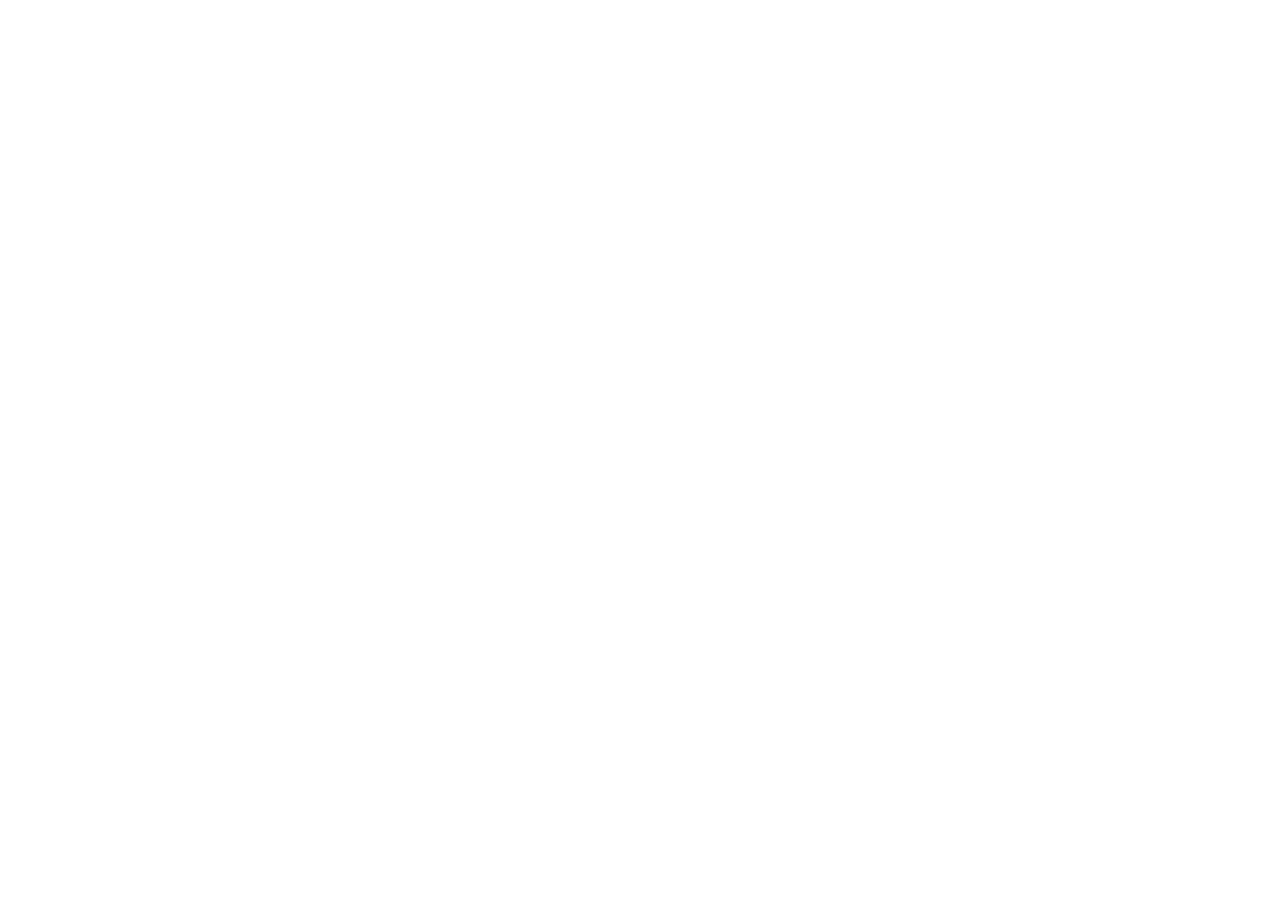
==== index.html @ cdca9936 "L'ossature avec les html et css" ====
<!DOCTYPE html>
<html>
	<head>
		<meta charset="utf-8">
		<title></title>
		<meta name="viewport" content="width=device-width, initial-scale=1.0">
		<link rel="stylesheet" type="text/css" href="styles/main.css">
	</head>
	<body>

	</body>
</html>
---- styles/main.css ----
@charset "UTF-8";

html {
	font-size: 62.5%;
}
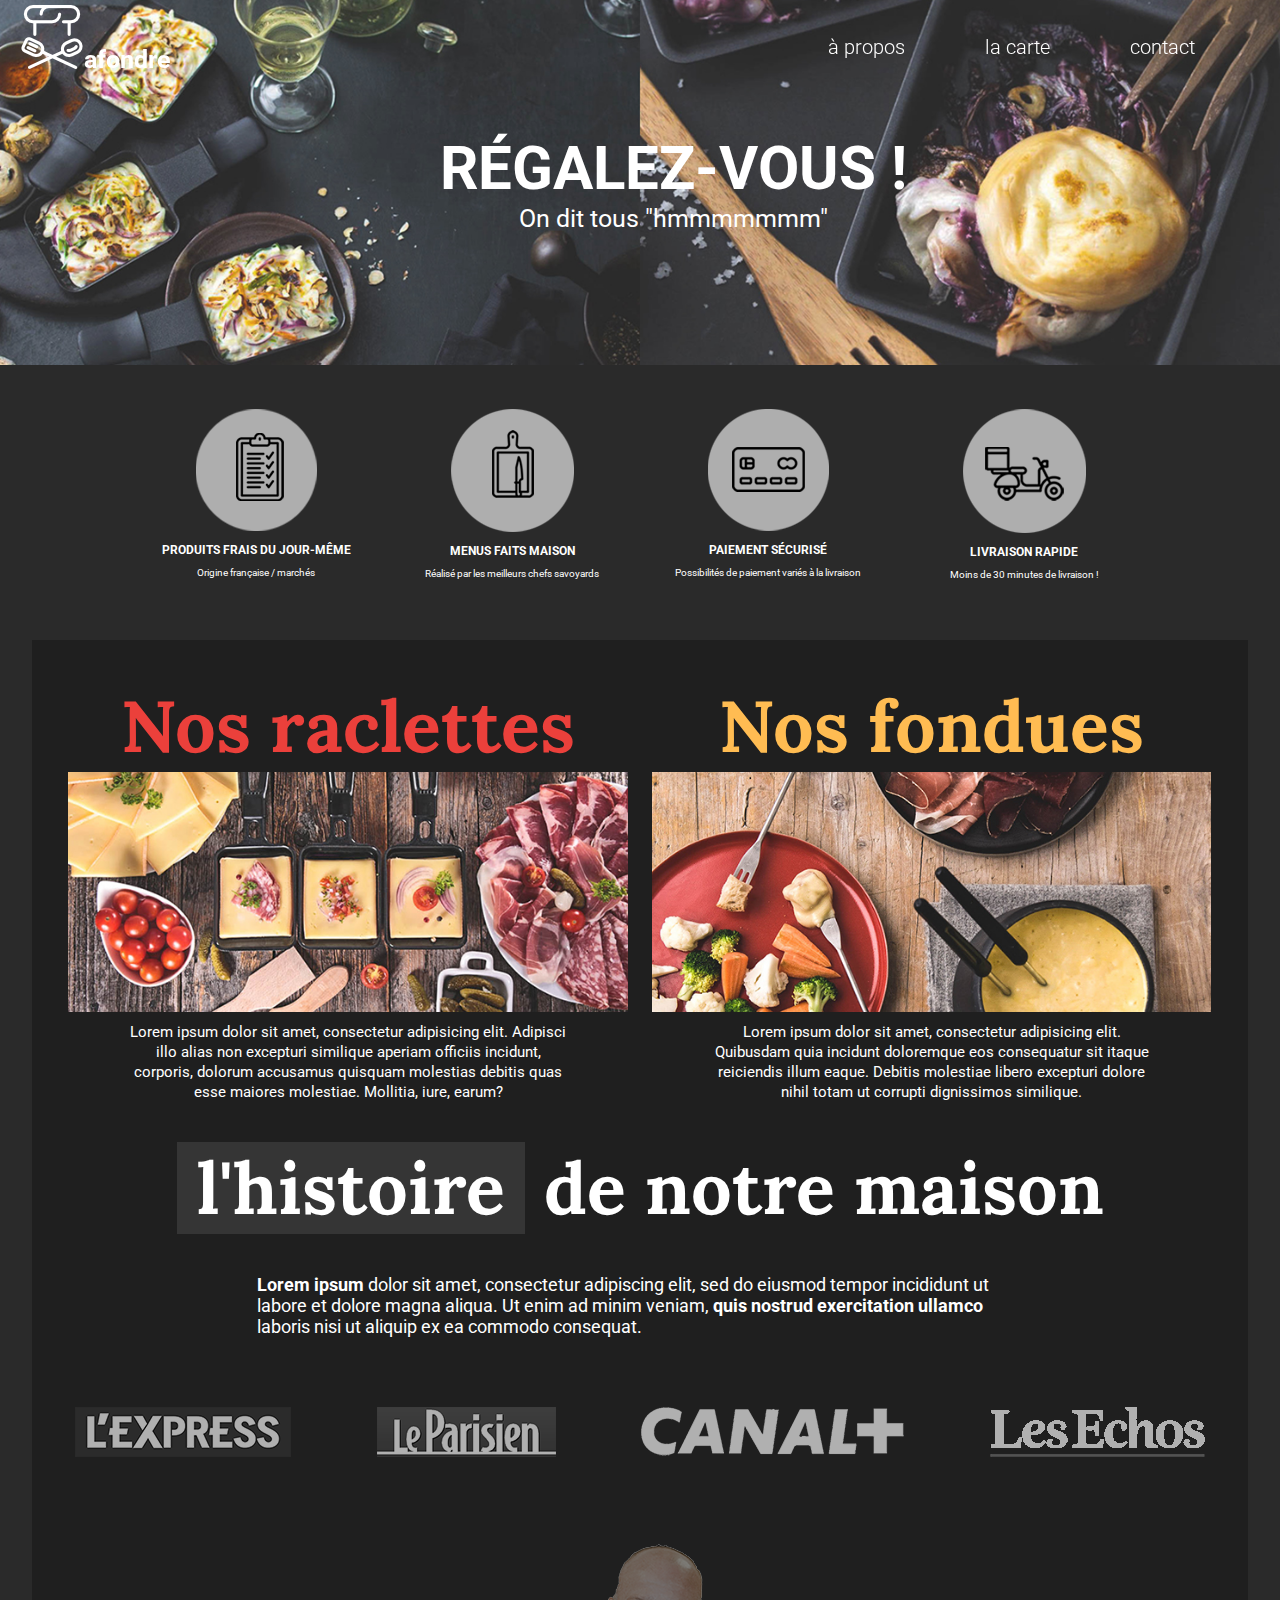
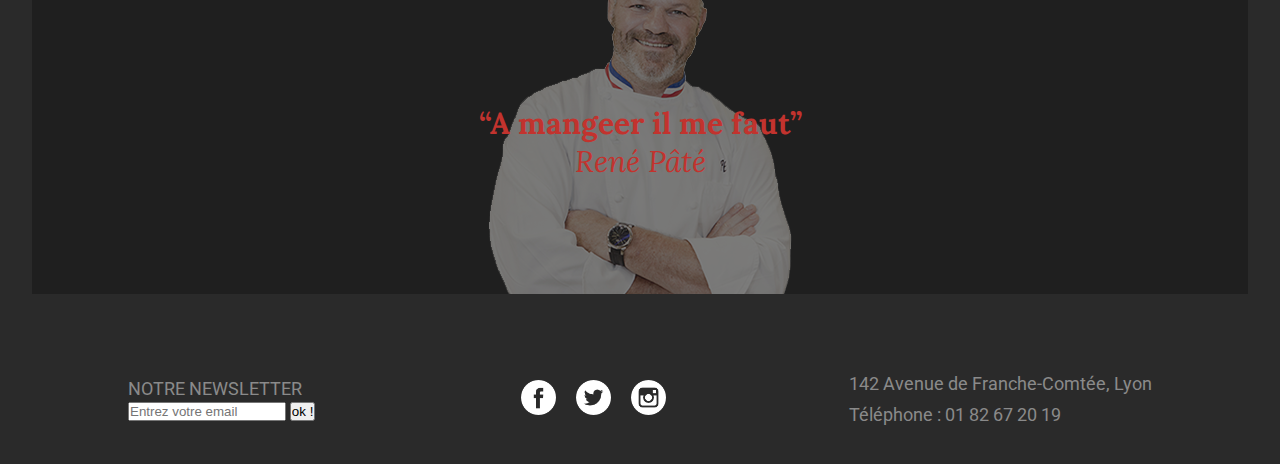
==== commit 516841c2: "L'index à peu près fini sans responsive" ====
--- a/index.html
+++ b/index.html
@@ -5,8 +5,171 @@
 		<title></title>
 		<meta name="viewport" content="width=device-width, initial-scale=1.0">
 		<link rel="stylesheet" type="text/css" href="styles/main.css">
+		<link href="https://fonts.googleapis.com/css?family=Lora:400,700|Roboto:300,400,700" rel="stylesheet">
 	</head>
 	<body>
+		<main>
+			<header class="clearfix">      <!-- Navigation et logo -->
+				<a href="index.html" id="lien">
+					<div class="logo">
+						<img src="img-content/logo.png" alt="logo" >
+						<h2>afondre</h2>
+					</div>
+				</a>
+				<nav class="clearfix">
+						<a href="">contact</a>
+						<a href="">la carte</a>
+						<a href="">à propos</a>
+				</nav>
+			</header>
+			<section id="top">      <!-- Section haut de page Photo -->
+				<div class="background">
+					<img src="img-layout/header.jpg" alt="header">
+				</div>
+				<div class="slogan">
+					<h1>Régalez-vous !</h1>
+					<p>On dit tous "hmmmmmmm"</p>
+				</div>
+			</section>
+			<section id="icone" class="clearfix">
+							   <!-- Section présentation avec icones -->
+				<article class="col w25">	   <!-- Article Produits -->
+					<figure>                   <!-- icone -->
+						<img src="img-content/produits.png" alt="produits">
+						<figcaption>           <!-- Description icone -->
+							<h3>Produits frais du jour-même</h3>
+						</figcaption>
+					</figure> 	 <!-- informations supplémentaires -->
+					<p>Origine française / marchés</p>
+				</article>
+				<article class="col w25">	   <!-- Article menus -->
+					<figure>
+						<img src="img-content/menu.png" alt="menu">
+						<figcaption>
+							<h3>Menus faits maison</h3>
+						</figcaption>
+					</figure>
+					<p>Réalisé par les meilleurs chefs savoyards</p>
+				</article>
+				<article class="col w25">	   <!-- Article paiement -->
+					<figure>
+						<img src="img-content/CB.png" alt="paiement">
+						<figcaption>
+							<h3>Paiement sécurisé</h3>
+						</figcaption>
+					</figure>
+					<p>Possibilités de paiement variés à la livraison</p>
+				</article>
+				<article class="col w25">	   <!-- Article Livraison -->
+					<figure>
+						<img src="img-content/livraison.png" alt="livraison">
+						<figcaption>
+							<h3>Livraison rapide</h3>
+						</figcaption>
+					</figure>
+					<p>Moins de 30 minutes de livraison !</p>
+				</article>
+			</section>
+			<section id="produits" class="clearfix">
+						 <!-- Section Fondue / Raclette -->
+				<article class="col w50">	<!-- Article raclette -->
+					<h2>Nos raclettes</h2>
+					<img src="img-content/raclette.jpg" alt="raclettes">
+					<p>Lorem ipsum dolor sit amet, consectetur adipisicing elit. Adipisci illo alias non excepturi similique aperiam officiis incidunt, corporis, dolorum accusamus quisquam molestias debitis quas esse maiores molestiae. Mollitia, iure, earum?</p>
+				</article>
+				<article class="col w50">	<!-- Article fondue -->
+					<h2>Nos fondues</h2>
+					<img src="img-content/fondue.jpg" alt="fondues">
+					<p>Lorem ipsum dolor sit amet, consectetur adipisicing elit. Quibusdam quia incidunt doloremque eos consequatur sit itaque reiciendis illum eaque. Debitis molestiae libero excepturi dolore nihil totam ut corrupti dignissimos similique.</p>
+				</article>
+			</section>
+			<section id="histoire">	   <!-- Section Histoire -->
+				<h2><span id="bg">l'histoire</span> de notre maison</h2>
+				<p><strong>Lorem ipsum</strong> dolor sit amet, consectetur adipiscing elit, sed do eiusmod tempor incididunt ut labore et dolore magna aliqua. Ut enim ad minim veniam, <strong>quis nostrud exercitation ullamco</strong> laboris nisi ut aliquip ex ea commodo consequat.</p>
+				<ul>					   <!-- Liste des partenaires -->
+					<li><img src="img-content/express.png" alt="logo express"></li>
+					<li><img src="img-content/parisien.png" alt="logo parisien"></li>
+					<li><img src="img-content/canalplus.png" alt="logo canalplus"></li>
+					<li><img src="img-content/echos.png" alt="logo echos"></li>
+				</ul>
+			</section>
+			    <section id="citations" class="clearfix">
+                    <div class="slides slid_1" style="background: url(img-content/chef1.png) no-repeat center 1rem;">
+                            <q>A mangeer il me faut</q>
+                       		<cite>René Pâté</cite>
+                    </div>
 
+                    <div class="slides slid_2">
+                            <q>A mangeer il mez r t faut</q>
+                            <cite>Gérard Ricard</cite>
+                    </div>
+                    <div class="slides slid_3">
+                            <q>A mangeer il me trejejfaut</q>
+                            <cite>Patrice Saucisse</cite>
+                    </div>
+                    <div class="slides slides slid_4">
+                            <q>A mangeer tylutlil me faut</q>
+                       	    <cite>Rémond Frometon</cite>
+                    </div>
+                    <div class="slides slid_5">
+                            <q>A mangeer il 'a'ybhme faut</q>
+                            <cite>Nicole Picole</cite>
+                    </div>
+                    <div class="slides slid_6">
+                            <q>A mangeer i rht l me faut</q>
+                            <cite>Ginette Tartiflette</cite>
+                    </div>
+                    <div class="slides slid_7">
+                            <q>A mangeer ilazefazg me faut</q>
+                            <cite>Armand VinBlanc</cite>
+                    </div>
+                    <div class="slides slid_8">
+                            <q>A mangeer ilukiul me faut</q>
+                            <cite>Marion Saucisson</cite>
+                    </div>
+                    <div class="slides slid_9">
+                            <q>A mangeerjuju il me faut</q>
+                            <cite>Claire Pomdetèr</cite>
+                    </div>
+                    <div class="slides slid_10">
+                        	<q>A mangeer egezgil me faut</q>
+                            <cite>Yvette Raclette</cite>
+                    </div>
+        <script type="text/javascript">
+            var slideIndex = 0;
+            carousel();
+
+            function carousel() {
+                var i;
+                var x = document.getElementsByClassName("slides");
+                for (i = 0; i < x.length; i++) {
+                    x[i].style.display = "none";
+                }
+                slideIndex++;
+                if (slideIndex > x.length) {
+                    slideIndex = 1
+                }
+                x[slideIndex - 1].style.display = "block";
+                setTimeout(carousel, 5000); // La citation change toutes les 5 secondes
+            }
+        </script>
+    </section>
+    <footer>
+    	<form class="footer_form">
+    		<label for="newsletter" id="label">Notre Newsletter</br></label>
+    		<input type="email" id="newsletter" name="email" placeholder="Entrez votre email">
+    		<input type="button" value="ok !" id="ok">
+    	</form>
+    <div id="network">
+		<a href="#"><img src="img-content/facebook.png" width="35" height="35"></a>
+		<a href="#"><img src="img-content/twitter.png" width="35" height="35"></a>
+		<a href="#"><img src="img-content/instagram.png" width="35" height="35"></a>
+	</div>
+	<ul id="adresse">
+		<li>142 Avenue de Franche-Comtée, Lyon</li>
+		<li>Téléphone : 01 82 67 20 19</li>
+	</ul>
+    </footer>
+		</main>
 	</body>
 </html>--- a/styles/main.css
+++ b/styles/main.css
@@ -1,5 +1,322 @@
 @charset "UTF-8";
+
+* {
+	margin: 0;
+	padding: 0;
+}
+
+*,
+*:before,
+*:after {
+	box-sizing: border-box;
+}
 
 html {
 	font-size: 62.5%;
-}+	color: white;
+}
+
+body {
+	font-family: 'Roboto', sans-serif;
+}
+
+main {
+	background-color: #2a2a2a;
+}
+
+.clearfix:before,
+.clearfix:after {
+	content: " ";
+	display: table;
+}
+
+.clearfix:after {
+	clear: both;
+}
+
+a, a:visited {
+	color: white;
+	text-decoration: none;
+}
+
+/*	-------------------- HEADER
+	------------------------------ */
+
+header {
+	width: 100%;
+	position: fixed;
+	padding-top: 2.5rem;
+	z-index: 1;
+}
+
+header #lien {
+	width: 20%;
+}
+
+.logo {
+	width: 20%;
+	float: left;
+	margin-top: -2rem;
+	margin: -2rem 0 0 2rem;
+}
+
+.logo h2, .logo img{
+	float: left;
+}
+
+.logo h2 {
+	font-size: 2.5rem;
+	margin-top: 4rem;
+	font-weight: 700;
+}
+
+nav {
+	float : right;
+	width: 60%;
+	font-size: 2rem;
+}
+
+nav a {
+	font-weight: 300;
+	float: right;
+	margin-right: 4rem;
+	padding: 1rem 2rem;
+}
+
+nav a:first-child {
+	margin-right: 6.5rem;
+}
+
+nav a:hover {
+	background-color: rgba(255, 255, 255, .7);
+	color: #000;
+}
+/* 	------------------- SECTION TOP HAUT DE PAGE
+	---------------------------------------------- */
+
+#top {
+	position: relative;
+}
+
+.slogan {
+	position: absolute;
+	top: 50%;
+	left: 50%;
+	margin-top: -5rem;
+	margin-left: -20rem;
+	font-family: "Lora" serif;
+}
+
+h1 {
+	font-size: 6rem;
+	text-transform: uppercase;
+}
+
+.slogan p {
+	font-size: 2.5rem;
+	text-align: center;
+}
+
+
+/* 	----------------- SECTION ICONES 
+	-------------------------------- */
+
+#icone {
+	width: 80%;
+	margin: 0 auto;
+	text-align: center;
+	margin: 4.4rem auto 6rem auto;
+}
+
+.w25 {
+	width: 25%;
+	float: left;
+}
+
+figcaption {
+	text-transform: uppercase;
+}
+
+.w25 figure img , .w25 figcaption {
+	margin-bottom: 1rem;
+}
+
+/* ----------------- SECTION PRODUITS 
+	----------------------------------- */
+
+#produits {
+	width: 95%;
+	margin: 0 auto;
+	background-color: #1f1f1f;
+	display: flex;
+	justify-content: space-around;
+}
+
+#produits h2 {
+	text-align: center;
+	font-family: 'Lora', serif;
+	font-size: 7.2rem;
+	font-weight: 700;
+	color: #ffbc52;
+}
+
+#produits article:first-child h2 {
+	color: #eb403b;
+}
+
+
+.w50 {
+	width: 46%;
+	margin: 4rem 0;
+}
+
+.w50 p {
+	width: 80%;
+	text-align: center;
+	font-size: 1.5rem;
+	margin: 1rem auto 0 auto;
+	line-height: 2rem;
+}
+
+
+#top img, .w50 img {
+	max-width: 100%;
+    width: auto;
+    height: auto;
+    display: block;
+}
+
+/* 	------------------------------------ SECTION HISTOIRE 
+--------------------------------------------------------- */
+
+#histoire {
+	width: 95%;
+	margin: 0 auto;
+	background-color: #1f1f1f;
+	padding-bottom: 7.5rem;	
+}
+
+#histoire h2 {
+	font-family: 'Lora', serif;
+	font-size: 7.2rem;
+	text-align: center;
+}
+
+#bg {
+	background-color: rgba(255, 255, 255, .1);
+	padding: 0 2rem;
+}
+
+#histoire ul {
+	list-style: none;
+	display: flex;
+	justify-content: space-around;
+}
+
+#histoire p {
+	width: 63%;
+	margin: 4rem auto 7rem auto;
+	font-size: 1.8rem;
+
+}
+
+/*	------------------------------- SECTION SLIDESHOW
+	-------------------------------------------------- */
+
+section#citations {
+    font: 3rem "Lora", serif;
+    width: 95%;
+	background-color: #1f1f1f;
+	color: #c2332e;
+    margin: 0 auto;
+    height: 36rem;
+    overflow: hidden;
+
+}
+
+#citations cite {
+    font-style: italic;
+}
+
+.slid_1, .slid_2, .slid_3, .slid_4, .slid_5, .slid_6, .slid_7, .slid_8, .slid_9, .slid_10 {
+    width: 100%;
+    height: 100%;
+}
+
+.slides {
+	display: flex;
+	flex-flow: column;
+	text-align: center;
+}
+
+cite {
+	display:block;
+
+}
+
+q {
+	display: block;
+	padding-top: 17rem;
+	font-weight: 700;
+}
+
+/* 	--------------------------------- FOOTER
+	------------------------------------------ */
+
+footer {
+	height: 7rem;
+	width: 80%;
+	margin: 10rem auto 0 auto;
+	padding-bottom: 6rem;
+	font-size: 1.8rem;
+	color: #8a8a8a;
+	display: flex;
+	justify-content: space-between;
+	align-items: center;
+}
+/*	------------- Formulaire Newsletter
+--------------------------------------- */
+
+/*	------------- Network icones
+------------------------------------- */
+
+#footer_form {
+	display: flex;
+	flex-flow: row wrap;
+	width: 55%;
+}
+
+#label {
+	text-transform: uppercase;
+}
+
+#newsletter {
+	width: 75%;	
+}
+
+#network {
+	width: 25%;
+	display: flex;
+	justify-content: center;
+	align-items: center;	
+}
+
+#network a {
+	margin: 0 10px;
+	transition: all .25s ease;
+}
+
+#network a:hover {
+	opacity: 0.7;
+}
+
+#adresse {
+	list-style : none;
+}
+
+#adresse li {
+	margin: 1rem 0;
+}
+
+
+
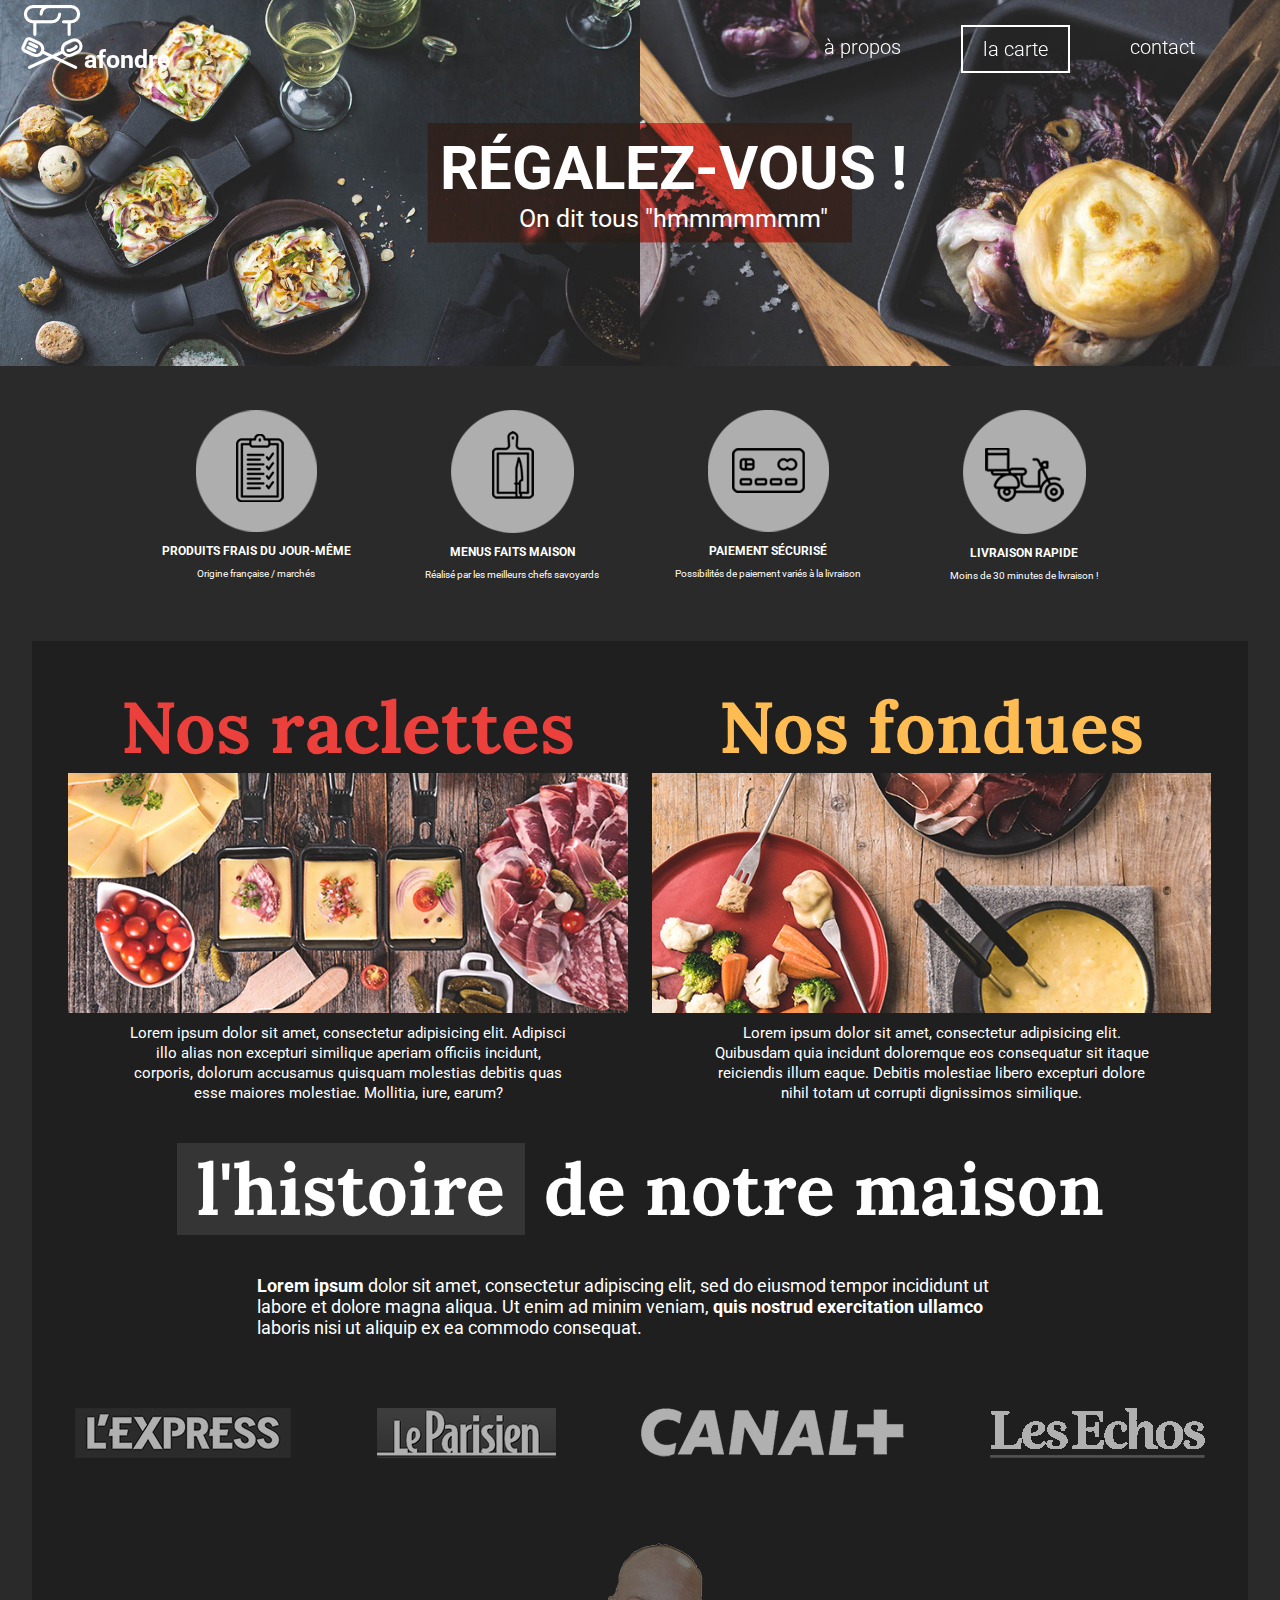
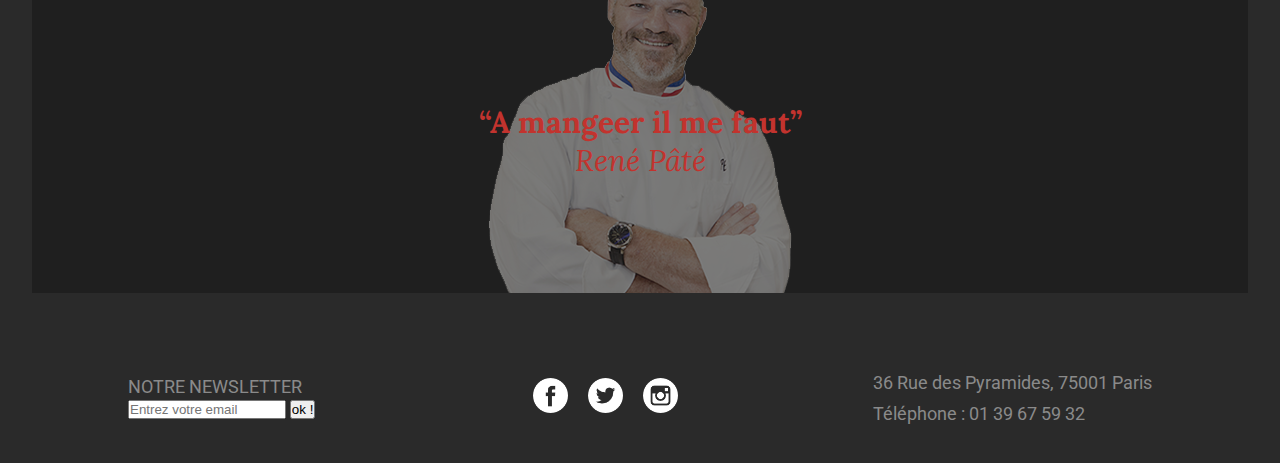
==== commit 1484d68b: "tout est remis en place" ====
--- a/index.html
+++ b/index.html
@@ -2,7 +2,7 @@
 <html>
 	<head>
 		<meta charset="utf-8">
-		<title></title>
+		<title>Afondre : Le restaurant savoyard de luxe !</title>
 		<meta name="viewport" content="width=device-width, initial-scale=1.0">
 		<link rel="stylesheet" type="text/css" href="styles/main.css">
 		<link href="https://fonts.googleapis.com/css?family=Lora:400,700|Roboto:300,400,700" rel="stylesheet">
@@ -24,7 +24,7 @@
 			</header>
 			<section id="top">      <!-- Section haut de page Photo -->
 				<div class="background">
-					<img src="img-layout/header.jpg" alt="header">
+					<img src="img-layout/header-big.jpg" alt="header">
 				</div>
 				<div class="slogan">
 					<h1>Régalez-vous !</h1>
@@ -84,7 +84,7 @@
 				</article>
 			</section>
 			<section id="histoire">	   <!-- Section Histoire -->
-				<h2><span id="bg">l'histoire</span> de notre maison</h2>
+				<h2><span id="bg">l'histoire</span> <span id="dispnone768">de notre maison</span></h2>
 				<p><strong>Lorem ipsum</strong> dolor sit amet, consectetur adipiscing elit, sed do eiusmod tempor incididunt ut labore et dolore magna aliqua. Ut enim ad minim veniam, <strong>quis nostrud exercitation ullamco</strong> laboris nisi ut aliquip ex ea commodo consequat.</p>
 				<ul>					   <!-- Liste des partenaires -->
 					<li><img src="img-content/express.png" alt="logo express"></li>
@@ -166,8 +166,8 @@
 		<a href="#"><img src="img-content/instagram.png" width="35" height="35"></a>
 	</div>
 	<ul id="adresse">
-		<li>142 Avenue de Franche-Comtée, Lyon</li>
-		<li>Téléphone : 01 82 67 20 19</li>
+		<li>36 Rue des Pyramides, 75001 Paris</li>
+		<li>Téléphone : 01 39 67 59 32</li>
 	</ul>
     </footer>
 		</main>
--- a/styles/main.css
+++ b/styles/main.css
@@ -72,7 +72,7 @@
 
 nav {
 	float : right;
-	width: 60%;
+	width: 70%;
 	font-size: 2rem;
 }
 
@@ -85,6 +85,10 @@
 
 nav a:first-child {
 	margin-right: 6.5rem;
+}
+
+nav a:nth-child(2) {
+	border: 2px solid #ffffff;
 }
 
 nav a:hover {
@@ -179,7 +183,7 @@
 }
 
 
-#top img, .w50 img {
+#top img, .w50 img, li img {
 	max-width: 100%;
     width: auto;
     height: auto;
@@ -302,7 +306,7 @@
 }
 
 #network a {
-	margin: 0 10px;
+	margin: 0 1rem;
 	transition: all .25s ease;
 }
 
@@ -318,5 +322,256 @@
 	margin: 1rem 0;
 }
 
-
-
+/*	--------------------------------------------------- Media Queries
+------------------------------------------------------------------- */
+
+@media screen and (max-width: 960px) {
+
+	main {
+		width: auto;
+	}
+
+	/*	---------------- Header / faire disparaître le titre
+	------------------------------ */
+
+	header h2 {
+		display: none;
+	}
+
+	/* 	---------------- Section top
+	------------------------------ */
+
+	.slogan {	/*	----- Réajuster le slogan en absolute */
+		margin: -3rem auto auto -18rem;
+	}
+
+	h1 {		/* réduire la taille (origine 6) */
+		font-size: 4.7rem;
+	}
+
+	.slogan p {	/* réduire la taille (origine 2.5) */
+		font-size: 2.2rem;
+	}
+	
+	/*	---------------- Section Icones
+	----------------------------------- */
+
+	.w25 {	/*	-- 2 colonnes au lieu de 4 -- */
+		width: 50%;
+		margin-bottom: 2rem;
+	}
+	
+	/*	---------------- Section histoire --> img des partenaires
+	------------------------------------- */
+
+	#histoire ul {
+		flex-flow: row wrap;
+		margin-left: 4rem;
+	}
+		/* -- Forcer 2 colonnes -- */
+	#histoire ul li {
+		width: 34%;
+		margin-bottom: 2rem;
+	}
+	
+	/*	--------------- Footer
+	----------------------------- */
+
+	footer {
+		flex-flow: row wrap;
+		height: auto;
+	}
+		/* -- Forcer l'adresse et le tel à passer en dessous -- */
+	#adresse {
+		width: 100%;
+		display: flex;
+		justify-content: space-between;
+	}
+
+	.footer_form {
+		width: 60%;
+	}
+
+	#label { /* -- agrandir la zone email -- */
+		margin-left: 8rem;
+	}
+
+	#network a { 
+		margin: 0 3rem;
+	}
+}
+
+
+@media screen and (max-width: 768px) {
+	
+	/*	------------ HEADER
+	----------------------- */
+	
+	header { /* -- repositionner le header (nav + logo) -- */
+		display: flex;
+		justify-content: space-around;
+	}
+
+	.logo img, nav, nav a { /* changement de méthode : flex */
+		float: none;
+	}
+	
+	.logo {
+		margin-left: 2rem;
+	}
+
+	nav { /* repositionner les liens dans la nav */
+		display: flex;
+		flex-direction: row-reverse;
+		justify-content: space-between;
+	}
+
+	nav a {
+		margin-right: auto;
+	}
+
+	nav a:first-child { /* Supprimer la margin mise en place sur grand écran */
+		margin-right: auto;
+	}
+
+	nav a:nth-child(2) {
+		border: none;
+	}
+	
+	/*	-------------- Section TOP --> Repositionner slogan / tire 
+	------------------------------------ */
+
+	.slogan {
+		margin: -3rem auto auto -15rem;
+	}
+	
+	h1 {
+		font-size: 4rem;
+	}
+
+	.slogan p {
+		font-size: 1.8rem;
+	}
+	
+	/*	-------------- SECTION Produits
+	------------------------------------ */
+
+	#produits { /* passer les éléments col l'un sous l'autre */
+		flex-direction: column;
+	}
+
+	.w50 { /* -- passer de 2 à 1 une colonne par ligne -- */
+		width: 100%;
+	}
+
+	.w50 img { /* -- centrer les images -- */
+		margin: 0 auto;
+	}
+
+	#dispnone768 { /* -- Changer l'affichage du titre : raccourcir */
+		display: none;
+	}
+
+	#adresse {
+		flex-direction: column;
+		text-align: center;
+		margin-top: 2rem;
+	}
+
+	#network a {
+		margin: 0 1rem;
+	}
+
+	#label {
+		margin-left: 0;
+	}
+}
+@media screen and (max-width: 600px) {
+	.slogan {
+		margin :-2rem auto auto -15rem;
+	}
+
+	h1 {
+		font-size: 3.5rem;
+	}
+
+	.slogan p {
+		font-size: 1.4rem;
+	}
+}
+@media screen and (max-width: 480px) {
+
+	/*	----------- HEADER
+	--------------------------- */
+	
+	header { /* passage en position relative avec un background noir */
+		text-align: center;
+		padding-top: 0;
+		position: relative;
+		background-color: #1f1f1f;
+		text-transform: uppercase;
+	}
+
+	nav {
+
+		width: 100%;
+		display: block;
+	}
+
+	nav a {
+		width: 100%;
+		display: block;
+	}
+
+	#lien { /* -- Supprimer l'affichage du logo -- */
+		display: none;	
+	}
+	
+	/*	--------------- Section Icones
+	--------------------------------- */
+
+	.w25 { /* -- 1 colonnes par ligne, 4 lignes */
+		width: 100%;
+	}
+
+	/*	--------------- Section Produits
+	---------------------------------- */
+
+	.w50 h2 { /* -- Espacer le titre de l'image -- */
+		margin-bottom: 2rem;
+	}
+
+	.w50:first-child { /* -- réduire l'espace entre les deux articles -- */
+		margin-bottom: 0;
+	}
+
+	.w50 img{ /* -- espacer la photo du paragraphe -- */
+		margin-bottom: 2rem;
+	}
+	
+	/*	-------------- Section Histoire
+	------------------------------------ */
+
+	#histoire ul {  /* -- Passer les img partenaires les unes sous les autres -- */
+		flex-direction: column;
+		align-items: center;
+	}
+
+	#histoire ul li { /* -- Repositionner la colonne d'images -- */
+		width: 84%;
+		margin-bottom: 4rem;
+	}
+
+	/*	--------------- Section Citations / Carousel
+	------------------------------------- */
+
+	#citations { /* Supprimer l'affichage du carousel de citations en 480px -- */
+		display: none;
+	}
+
+}
+
+
+
+
+
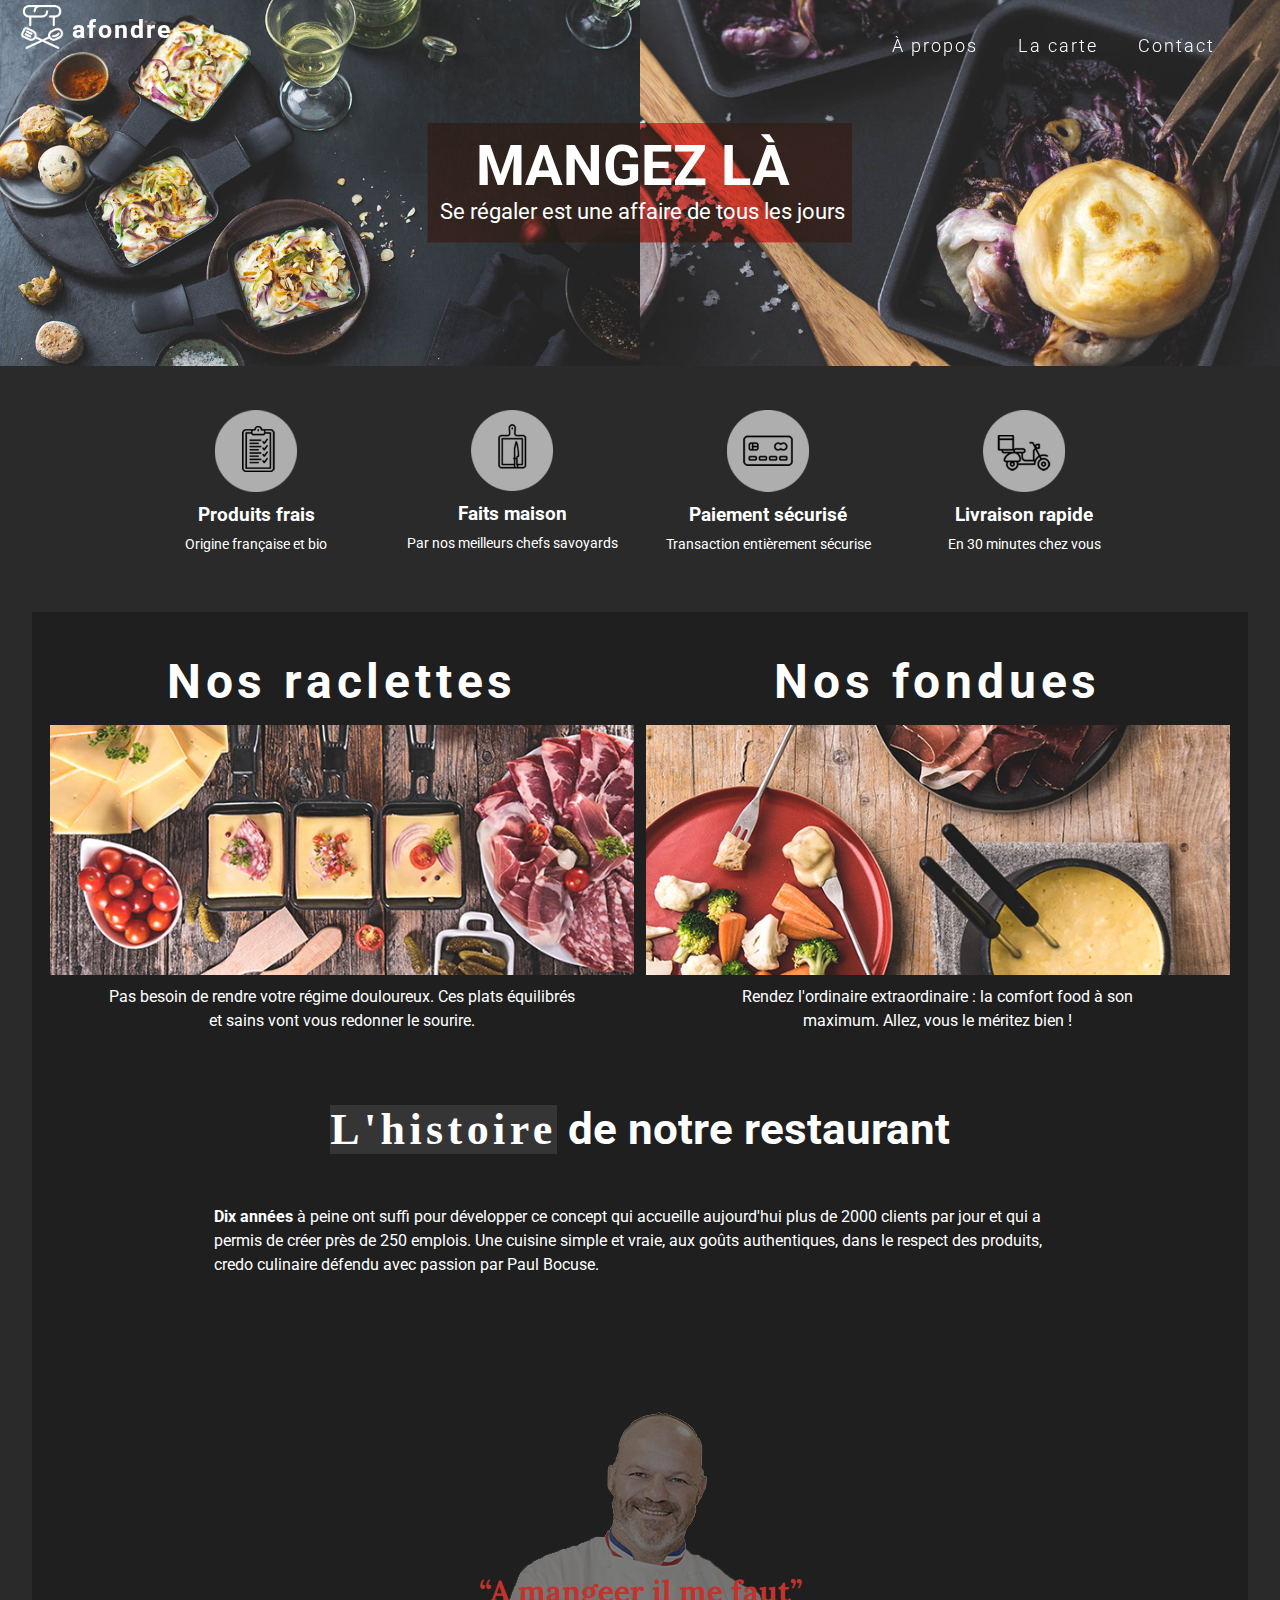
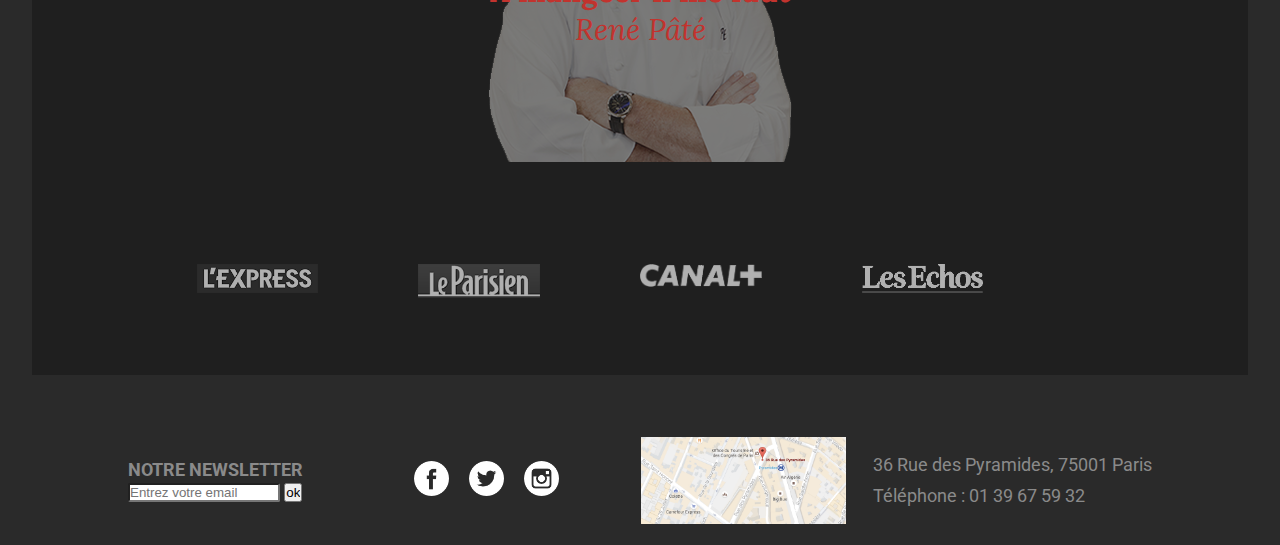
==== commit 8c22949a: "l'index stylisé et contact stylisé" ====
--- a/index.html
+++ b/index.html
@@ -13,13 +13,13 @@
 				<a href="index.html" id="lien">
 					<div class="logo">
 						<img src="img-content/logo.png" alt="logo" >
-						<h2>afondre</h2>
+						<h2>&nbsp;afondre</h2>
 					</div>
 				</a>
 				<nav class="clearfix">
-						<a href="">contact</a>
-						<a href="">la carte</a>
-						<a href="">à propos</a>
+						<a href="" class="sliding">Contact</a>
+						<a href="" class="sliding">La carte</a>
+						<a href="" class="sliding">À propos</a>
 				</nav>
 			</header>
 			<section id="top">      <!-- Section haut de page Photo -->
@@ -27,8 +27,8 @@
 					<img src="img-layout/header-big.jpg" alt="header">
 				</div>
 				<div class="slogan">
-					<h1>Régalez-vous !</h1>
-					<p>On dit tous "hmmmmmmm"</p>
+					<h1>Mangez là</h1>
+					<p>Se régaler est une affaire de tous les jours</p>
 				</div>
 			</section>
 			<section id="icone" class="clearfix">
@@ -37,19 +37,19 @@
 					<figure>                   <!-- icone -->
 						<img src="img-content/produits.png" alt="produits">
 						<figcaption>           <!-- Description icone -->
-							<h3>Produits frais du jour-même</h3>
+							<h3>Produits frais</h3>
 						</figcaption>
 					</figure> 	 <!-- informations supplémentaires -->
-					<p>Origine française / marchés</p>
+					<p>Origine française et bio</p>
 				</article>
 				<article class="col w25">	   <!-- Article menus -->
 					<figure>
 						<img src="img-content/menu.png" alt="menu">
 						<figcaption>
-							<h3>Menus faits maison</h3>
+							<h3>Faits maison</h3>
 						</figcaption>
 					</figure>
-					<p>Réalisé par les meilleurs chefs savoyards</p>
+					<p>Par nos meilleurs chefs savoyards</p>
 				</article>
 				<article class="col w25">	   <!-- Article paiement -->
 					<figure>
@@ -58,7 +58,7 @@
 							<h3>Paiement sécurisé</h3>
 						</figcaption>
 					</figure>
-					<p>Possibilités de paiement variés à la livraison</p>
+					<p>Transaction entièrement sécurise</p>
 				</article>
 				<article class="col w25">	   <!-- Article Livraison -->
 					<figure>
@@ -67,7 +67,7 @@
 							<h3>Livraison rapide</h3>
 						</figcaption>
 					</figure>
-					<p>Moins de 30 minutes de livraison !</p>
+					<p>En 30 minutes chez vous</p>
 				</article>
 			</section>
 			<section id="produits" class="clearfix">
@@ -75,25 +75,21 @@
 				<article class="col w50">	<!-- Article raclette -->
 					<h2>Nos raclettes</h2>
 					<img src="img-content/raclette.jpg" alt="raclettes">
-					<p>Lorem ipsum dolor sit amet, consectetur adipisicing elit. Adipisci illo alias non excepturi similique aperiam officiis incidunt, corporis, dolorum accusamus quisquam molestias debitis quas esse maiores molestiae. Mollitia, iure, earum?</p>
+					<p>Pas besoin de rendre votre régime douloureux. Ces plats équilibrés et sains vont vous redonner le sourire.</p>
 				</article>
 				<article class="col w50">	<!-- Article fondue -->
 					<h2>Nos fondues</h2>
 					<img src="img-content/fondue.jpg" alt="fondues">
-					<p>Lorem ipsum dolor sit amet, consectetur adipisicing elit. Quibusdam quia incidunt doloremque eos consequatur sit itaque reiciendis illum eaque. Debitis molestiae libero excepturi dolore nihil totam ut corrupti dignissimos similique.</p>
+					<p>Rendez l'ordinaire extraordinaire : la comfort food à son maximum. Allez, vous le méritez bien !</p>
 				</article>
+
 			</section>
 			<section id="histoire">	   <!-- Section Histoire -->
-				<h2><span id="bg">l'histoire</span> <span id="dispnone768">de notre maison</span></h2>
-				<p><strong>Lorem ipsum</strong> dolor sit amet, consectetur adipiscing elit, sed do eiusmod tempor incididunt ut labore et dolore magna aliqua. Ut enim ad minim veniam, <strong>quis nostrud exercitation ullamco</strong> laboris nisi ut aliquip ex ea commodo consequat.</p>
-				<ul>					   <!-- Liste des partenaires -->
-					<li><img src="img-content/express.png" alt="logo express"></li>
-					<li><img src="img-content/parisien.png" alt="logo parisien"></li>
-					<li><img src="img-content/canalplus.png" alt="logo canalplus"></li>
-					<li><img src="img-content/echos.png" alt="logo echos"></li>
-				</ul>
-			</section>
-			    <section id="citations" class="clearfix">
+				<h2><span id="bg">L'histoire</span> <span id="dispnone768">de notre restaurant</span></h2>
+				<p><strong>Dix années</strong> à peine ont suffi pour développer ce concept qui accueille aujourd'hui plus de 2000 clients par jour et qui a permis de créer près de 250 emplois.
+				Une cuisine simple et vraie, aux goûts authentiques, dans le respect des produits, credo culinaire défendu avec passion par Paul Bocuse.</p>
+				</section> 
+				<section id="citations" class="clearfix">
                     <div class="slides slid_1" style="background: url(img-content/chef1.png) no-repeat center 1rem;">
                             <q>A mangeer il me faut</q>
                        		<cite>René Pâté</cite>
@@ -154,17 +150,30 @@
             }
         </script>
     </section>
+				<section id="histoire">
+					
+				
+
+				<ul>					   <!-- Liste des partenaires -->
+					<li><img src="img-content/express.png" alt="logo express"></li>
+					<li><img src="img-content/parisien.png" alt="logo parisien"></li>
+					<li><img src="img-content/canalplus.png" alt="logo canalplus"></li>
+					<li><img src="img-content/echos.png" alt="logo echos"></li>
+				</ul>
+			</section>
+			    
     <footer>
     	<form class="footer_form">
     		<label for="newsletter" id="label">Notre Newsletter</br></label>
     		<input type="email" id="newsletter" name="email" placeholder="Entrez votre email">
-    		<input type="button" value="ok !" id="ok">
+    		<input type="button" value="ok" id="ok">
     	</form>
     <div id="network">
 		<a href="#"><img src="img-content/facebook.png" width="35" height="35"></a>
 		<a href="#"><img src="img-content/twitter.png" width="35" height="35"></a>
 		<a href="#"><img src="img-content/instagram.png" width="35" height="35"></a>
 	</div>
+	<img src="img-content/maps.png" alt="maps" id="maps">
 	<ul id="adresse">
 		<li>36 Rue des Pyramides, 75001 Paris</li>
 		<li>Téléphone : 01 39 67 59 32</li>
--- a/styles/main.css
+++ b/styles/main.css
@@ -56,50 +56,127 @@
 .logo {
 	width: 20%;
 	float: left;
-	margin-top: -2rem;
+	margin-top: -1rem;
 	margin: -2rem 0 0 2rem;
+	letter-spacing: 2px;
 }
 
 .logo h2, .logo img{
 	float: left;
+
+}
+
+.logo img {
+	width: 17%;
+
 }
 
 .logo h2 {
 	font-size: 2.5rem;
-	margin-top: 4rem;
+	margin-top: 1rem;
 	font-weight: 700;
 }
 
 nav {
 	float : right;
 	width: 70%;
-	font-size: 2rem;
+	font-size: 1.8rem;
 }
 
 nav a {
 	font-weight: 300;
 	float: right;
-	margin-right: 4rem;
-	padding: 1rem 2rem;
+	margin-right: 2rem;
+	padding: 1rem 1rem;
+	letter-spacing: 2px;
 }
 
 nav a:first-child {
-	margin-right: 6.5rem;
-}
-
-nav a:nth-child(2) {
-	border: 2px solid #ffffff;
-}
-
-nav a:hover {
-	background-color: rgba(255, 255, 255, .7);
-	color: #000;
+	margin-right: 5.5rem;
+}
+
+
+.sliding {
+
+    display: inline-block;
+
+    position: relative;
+
+    padding-bottom: 3px;
+
+}
+
+.sliding:before {
+
+    content: '';
+
+    display: block;
+
+    position: absolute;
+
+    left: 0;
+
+    bottom: 0;
+
+    height: 3px;
+
+    width: 0;
+
+    transition: 0s ease, background .5s ease;
+
+}
+
+.sliding:after {
+
+    content: '';
+
+    display: block;
+
+    position: absolute;
+
+    right: 0;
+
+    bottom: 0;
+
+    height: 4px;
+
+    width: 0;
+
+    background: rgba(255,255,255,0.7);
+
+    transition: .5s ease;
+
+}
+
+.sliding:hover:before {
+
+    width: 100%;
+
+    background: rgba(255,255,255,0.7);
+
+    transition: .5s ease;
+
+}
+
+.sliding:hover:after {
+
+    width: 100%;
+
+    background: transparent;
+
+    transition: all 0s ease;
+
 }
 /* 	------------------- SECTION TOP HAUT DE PAGE
 	---------------------------------------------- */
 
 #top {
 	position: relative;
+
+}
+
+.background {
+	height: 50%;
 }
 
 .slogan {
@@ -112,12 +189,14 @@
 }
 
 h1 {
-	font-size: 6rem;
+	font-size: 5.6rem;
 	text-transform: uppercase;
+	text-align: center;
+	margin-left: -2rem;
 }
 
 .slogan p {
-	font-size: 2.5rem;
+	font-size: 2.2rem;
 	text-align: center;
 }
 
@@ -138,12 +217,23 @@
 }
 
 figcaption {
-	text-transform: uppercase;
+	text-transform: none;
 }
 
 .w25 figure img , .w25 figcaption {
 	margin-bottom: 1rem;
-}
+	font-size: 16px;
+
+}
+
+.w25 figure img {
+	width: 32%;
+}
+
+.w25 p {
+	font-size: 139%;
+}
+ 
 
 /* ----------------- SECTION PRODUITS 
 	----------------------------------- */
@@ -158,28 +248,32 @@
 
 #produits h2 {
 	text-align: center;
-	font-family: 'Lora', serif;
-	font-size: 7.2rem;
+	font-family: 'Roboto', serif;
+	font-size: 4.8rem;
 	font-weight: 700;
-	color: #ffbc52;
+	color: white;
+	margin-top: 1%;
+	padding: 15px;
+	letter-spacing: 0.1em;
 }
 
 #produits article:first-child h2 {
-	color: #eb403b;
+	color: white;
 }
 
 
 .w50 {
-	width: 46%;
-	margin: 4rem 0;
+	width: 48%;
+	margin: 2rem 0;
 }
 
 .w50 p {
 	width: 80%;
 	text-align: center;
-	font-size: 1.5rem;
+	font-size: 1.6rem;
 	margin: 1rem auto 0 auto;
 	line-height: 2rem;
+	line-height: 1.5;
 }
 
 
@@ -201,28 +295,44 @@
 }
 
 #histoire h2 {
-	font-family: 'Lora', serif;
-	font-size: 7.2rem;
+	font-family: 'Roboto', serif;
+	font-size: 4.4rem;
 	text-align: center;
+	padding: 50px;
 }
 
 #bg {
 	background-color: rgba(255, 255, 255, .1);
-	padding: 0 2rem;
+	font-family: 'Gilda Display';
+	letter-spacing: 0.1em;
+	
 }
 
 #histoire ul {
 	list-style: none;
 	display: flex;
-	justify-content: space-around;
+	justify-content: center;
 }
 
 #histoire p {
-	width: 63%;
-	margin: 4rem auto 7rem auto;
-	font-size: 1.8rem;
-
-}
+	width: 70%;
+	margin: 0rem auto 5rem auto;
+	font-size: 1.6rem;
+	line-height: 1.5;
+}
+
+#histoire ul li {
+    width: 10%;
+	margin-right: 10rem;
+	padding-top: 10rem;
+
+}
+
+#histoire ul li img {
+	padding: .2rem 0;
+}
+
+
 
 /*	------------------------------- SECTION SLIDESHOW
 	-------------------------------------------------- */
@@ -234,8 +344,6 @@
 	color: #c2332e;
     margin: 0 auto;
     height: 36rem;
-    overflow: hidden;
-
 }
 
 #citations cite {
@@ -248,9 +356,12 @@
 }
 
 .slides {
+	
 	display: flex;
 	flex-flow: column;
 	text-align: center;
+	justify-content: center;
+
 }
 
 cite {
@@ -290,12 +401,19 @@
 	width: 55%;
 }
 
+#maps {
+	width: 20%;
+}
+
 #label {
+	font-family: 'Roboto';
+	font-weight: bolder;
 	text-transform: uppercase;
 }
 
 #newsletter {
-	width: 75%;	
+	width: 75%;
+	border-radius: 2px;	
 }
 
 #network {
@@ -370,7 +488,7 @@
 	}
 		/* -- Forcer 2 colonnes -- */
 	#histoire ul li {
-		width: 34%;
+		width: 20%;
 		margin-bottom: 2rem;
 	}
 	
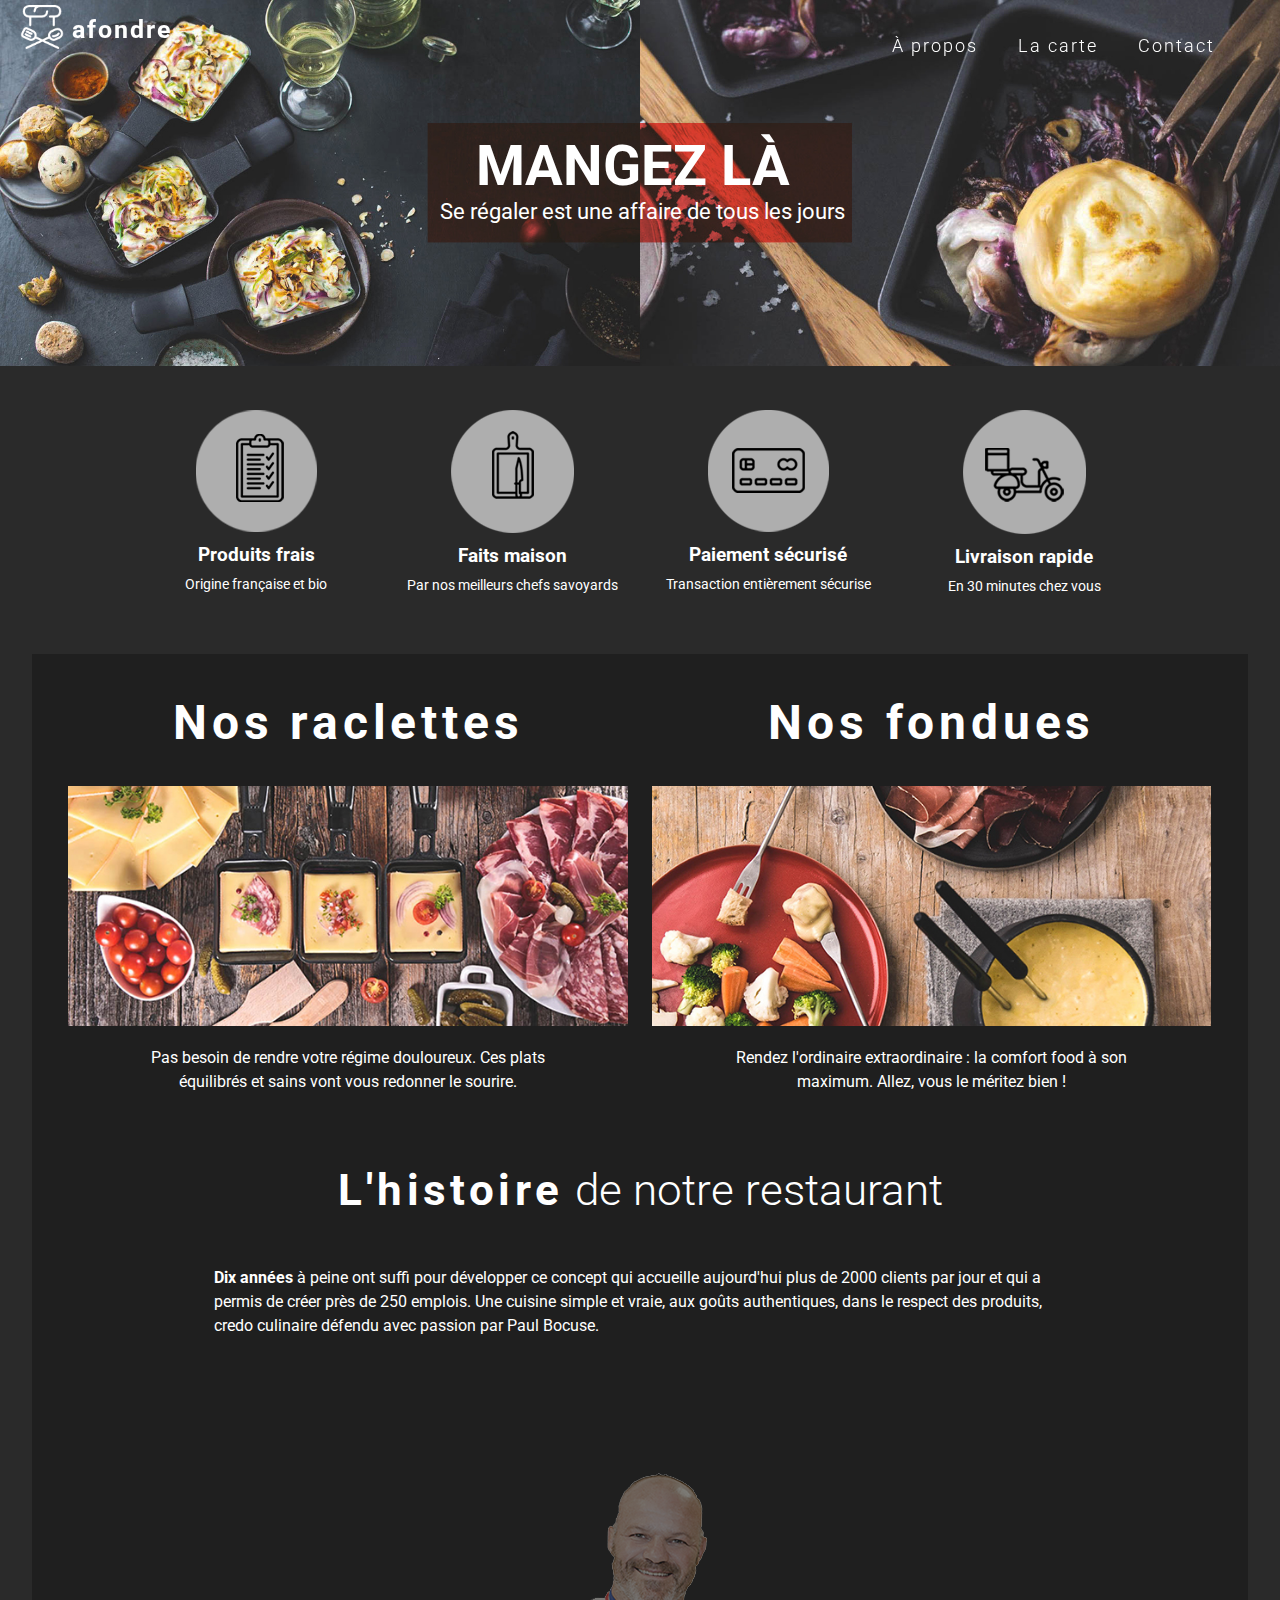
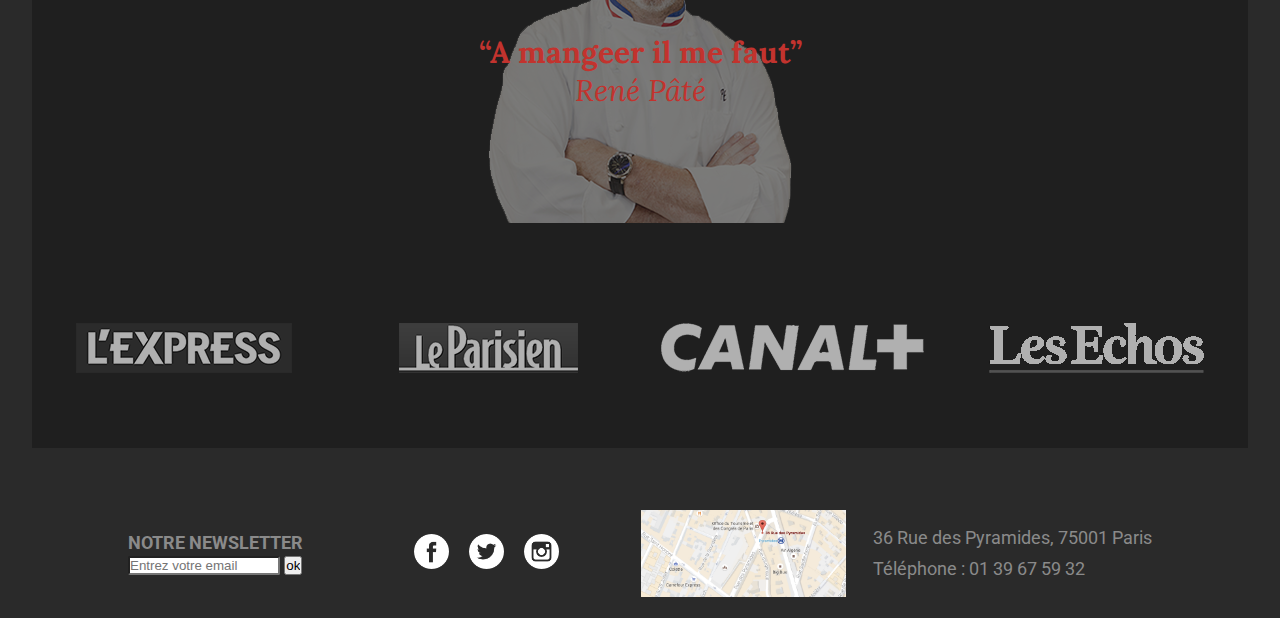
==== commit c87a7caa: "L'index soigné en responsive avec quelques modifs" ====
--- a/index.html
+++ b/index.html
@@ -173,7 +173,7 @@
 		<a href="#"><img src="img-content/twitter.png" width="35" height="35"></a>
 		<a href="#"><img src="img-content/instagram.png" width="35" height="35"></a>
 	</div>
-	<img src="img-content/maps.png" alt="maps" id="maps">
+	<img src="img-content/maps.png" alt="maps" id="google">
 	<ul id="adresse">
 		<li>36 Rue des Pyramides, 75001 Paris</li>
 		<li>Téléphone : 01 39 67 59 32</li>
--- a/styles/main.css
+++ b/styles/main.css
@@ -216,18 +216,12 @@
 	float: left;
 }
 
-figcaption {
-	text-transform: none;
-}
+
 
 .w25 figure img , .w25 figcaption {
 	margin-bottom: 1rem;
 	font-size: 16px;
 
-}
-
-.w25 figure img {
-	width: 32%;
 }
 
 .w25 p {
@@ -261,9 +255,12 @@
 	color: white;
 }
 
+.w50 img {
+	margin: 2rem auto;
+}
 
 .w50 {
-	width: 48%;
+	width: 46%;
 	margin: 2rem 0;
 }
 
@@ -299,13 +296,12 @@
 	font-size: 4.4rem;
 	text-align: center;
 	padding: 50px;
+	font-weight: 300;
 }
 
 #bg {
-	background-color: rgba(255, 255, 255, .1);
-	font-family: 'Gilda Display';
+	font-weight: 700;	
 	letter-spacing: 0.1em;
-	
 }
 
 #histoire ul {
@@ -322,14 +318,14 @@
 }
 
 #histoire ul li {
-    width: 10%;
-	margin-right: 10rem;
+    width: 25%;
 	padding-top: 10rem;
 
 }
 
 #histoire ul li img {
-	padding: .2rem 0;
+	width: auto;
+	margin: 0 auto;
 }
 
 
@@ -401,7 +397,7 @@
 	width: 55%;
 }
 
-#maps {
+#google {
 	width: 20%;
 }
 
@@ -484,11 +480,10 @@
 
 	#histoire ul {
 		flex-flow: row wrap;
-		margin-left: 4rem;
 	}
 		/* -- Forcer 2 colonnes -- */
 	#histoire ul li {
-		width: 20%;
+		width: 50%;
 		margin-bottom: 2rem;
 	}
 	
@@ -516,6 +511,10 @@
 
 	#network a { 
 		margin: 0 3rem;
+	}
+
+	#google {
+		display: none;
 	}
 }
 
@@ -650,6 +649,7 @@
 
 	.w25 { /* -- 1 colonnes par ligne, 4 lignes */
 		width: 100%;
+		clear: both;
 	}
 
 	/*	--------------- Section Produits
@@ -676,8 +676,7 @@
 	}
 
 	#histoire ul li { /* -- Repositionner la colonne d'images -- */
-		width: 84%;
-		margin-bottom: 4rem;
+		width: 60%;
 	}
 
 	/*	--------------- Section Citations / Carousel
@@ -686,10 +685,9 @@
 	#citations { /* Supprimer l'affichage du carousel de citations en 480px -- */
 		display: none;
 	}
-
-}
-
-
-
-
-
+}
+
+
+
+
+
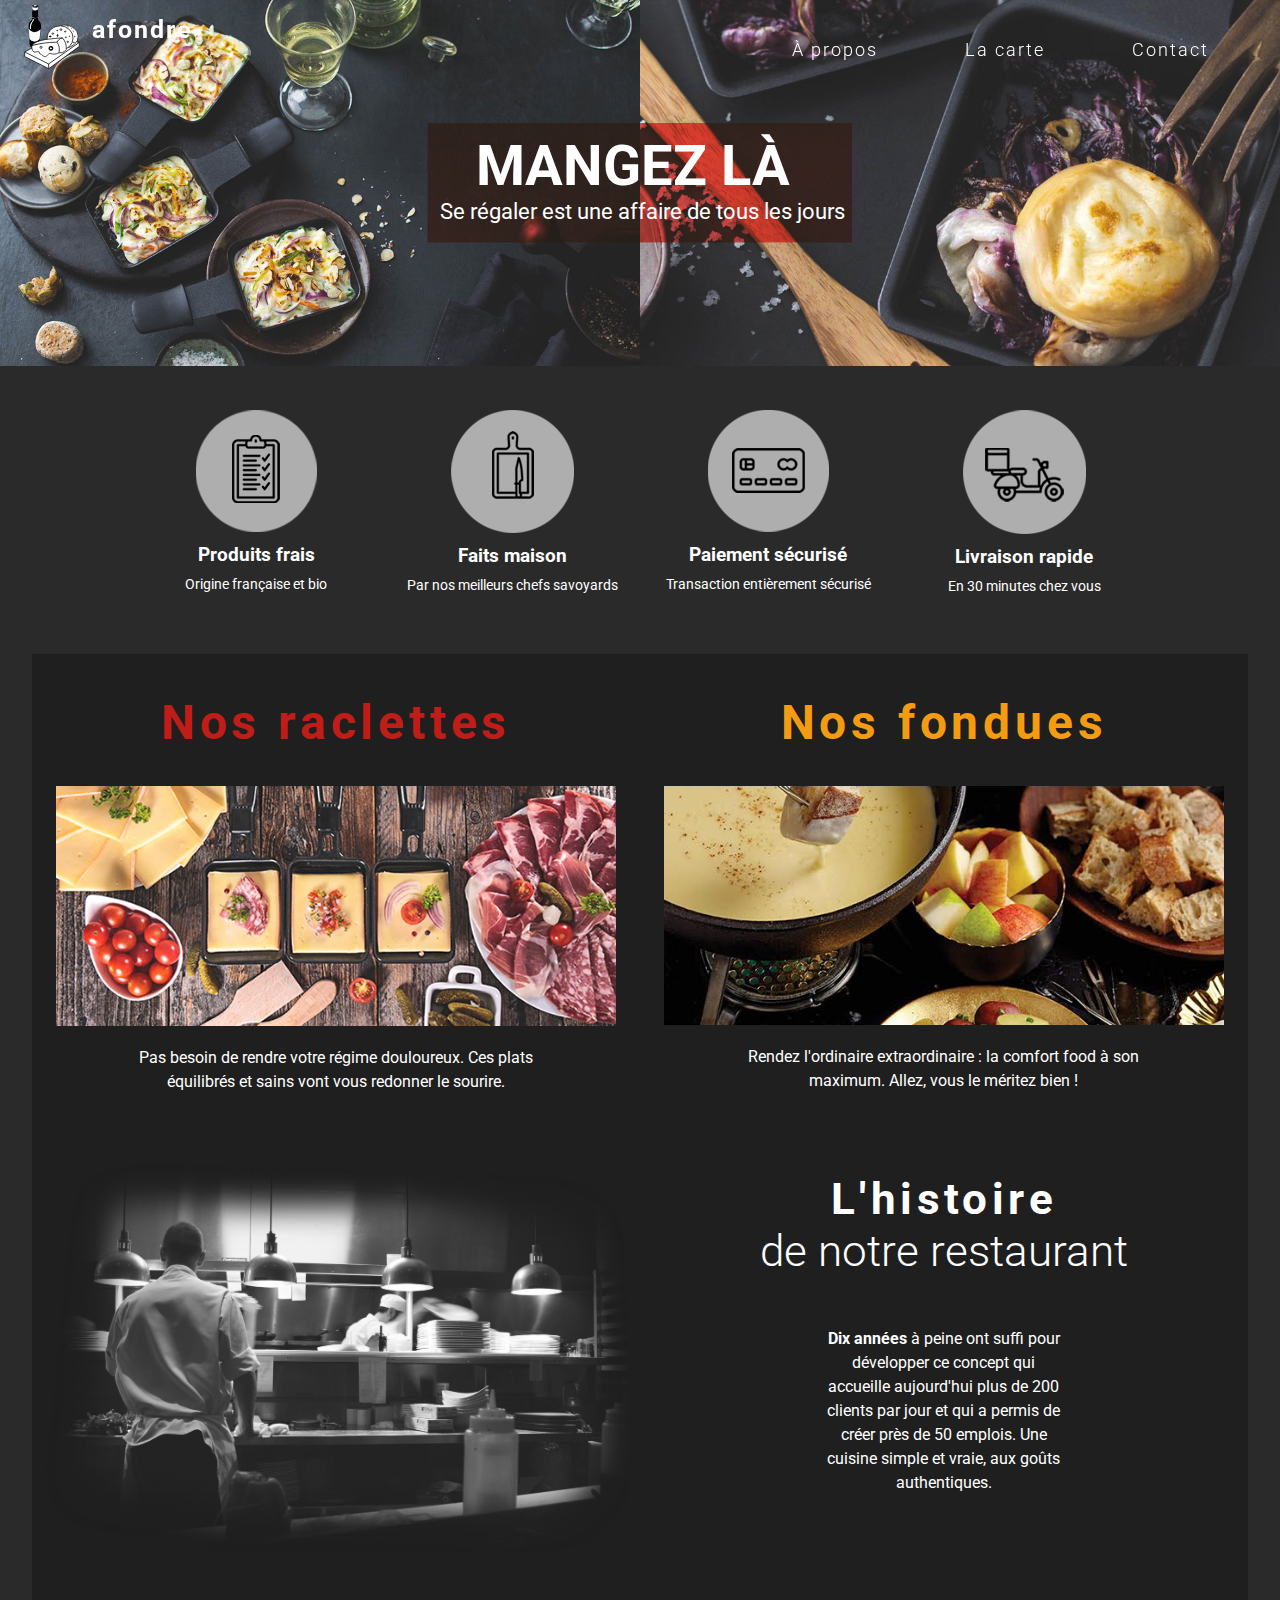
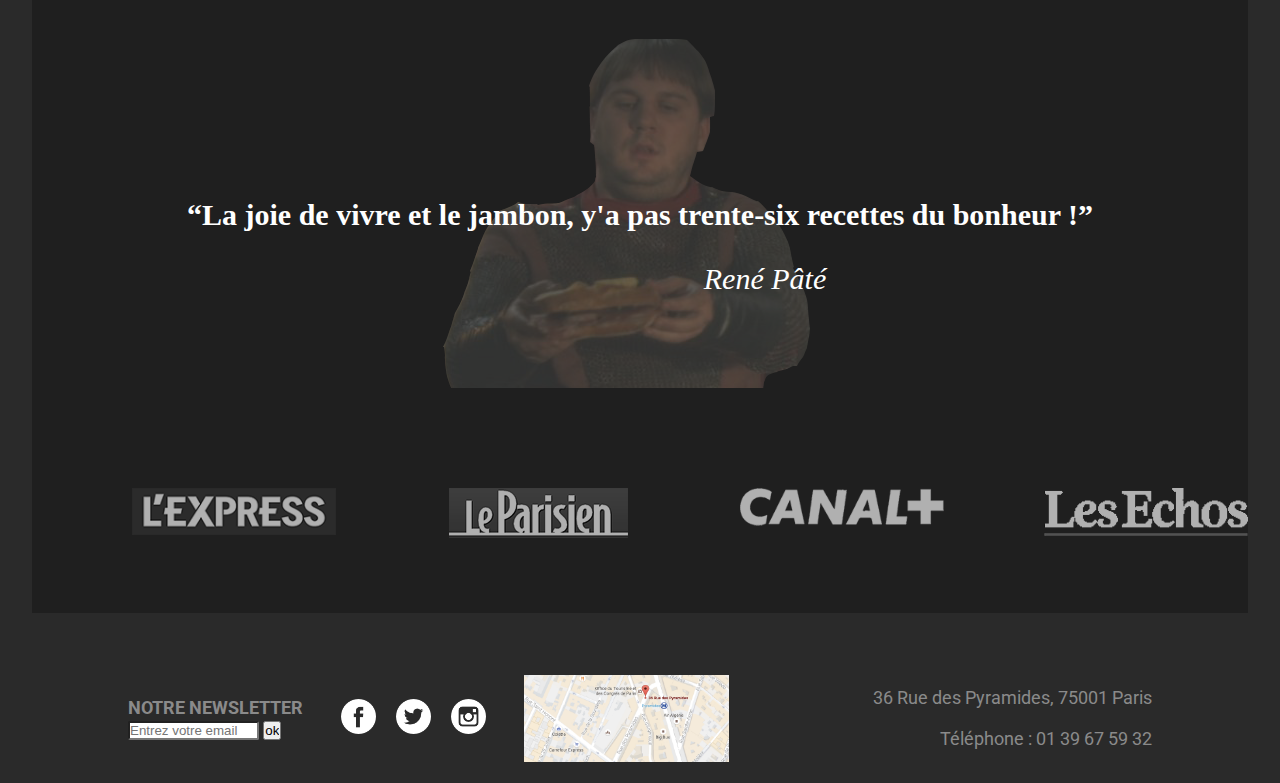
==== commit 4aab157f: "TOUT EST FINI NSM" ====
--- a/index.html
+++ b/index.html
@@ -1,184 +1,202 @@
-<!DOCTYPE html>
-<html>
-	<head>
-		<meta charset="utf-8">
-		<title>Afondre : Le restaurant savoyard de luxe !</title>
-		<meta name="viewport" content="width=device-width, initial-scale=1.0">
-		<link rel="stylesheet" type="text/css" href="styles/main.css">
-		<link href="https://fonts.googleapis.com/css?family=Lora:400,700|Roboto:300,400,700" rel="stylesheet">
-	</head>
-	<body>
-		<main>
-			<header class="clearfix">      <!-- Navigation et logo -->
-				<a href="index.html" id="lien">
-					<div class="logo">
-						<img src="img-content/logo.png" alt="logo" >
-						<h2>&nbsp;afondre</h2>
-					</div>
-				</a>
-				<nav class="clearfix">
-						<a href="" class="sliding">Contact</a>
-						<a href="" class="sliding">La carte</a>
-						<a href="" class="sliding">À propos</a>
-				</nav>
-			</header>
-			<section id="top">      <!-- Section haut de page Photo -->
-				<div class="background">
-					<img src="img-layout/header-big.jpg" alt="header">
-				</div>
-				<div class="slogan">
-					<h1>Mangez là</h1>
-					<p>Se régaler est une affaire de tous les jours</p>
-				</div>
-			</section>
-			<section id="icone" class="clearfix">
-							   <!-- Section présentation avec icones -->
-				<article class="col w25">	   <!-- Article Produits -->
-					<figure>                   <!-- icone -->
-						<img src="img-content/produits.png" alt="produits">
-						<figcaption>           <!-- Description icone -->
-							<h3>Produits frais</h3>
-						</figcaption>
-					</figure> 	 <!-- informations supplémentaires -->
-					<p>Origine française et bio</p>
-				</article>
-				<article class="col w25">	   <!-- Article menus -->
-					<figure>
-						<img src="img-content/menu.png" alt="menu">
-						<figcaption>
-							<h3>Faits maison</h3>
-						</figcaption>
-					</figure>
-					<p>Par nos meilleurs chefs savoyards</p>
-				</article>
-				<article class="col w25">	   <!-- Article paiement -->
-					<figure>
-						<img src="img-content/CB.png" alt="paiement">
-						<figcaption>
-							<h3>Paiement sécurisé</h3>
-						</figcaption>
-					</figure>
-					<p>Transaction entièrement sécurise</p>
-				</article>
-				<article class="col w25">	   <!-- Article Livraison -->
-					<figure>
-						<img src="img-content/livraison.png" alt="livraison">
-						<figcaption>
-							<h3>Livraison rapide</h3>
-						</figcaption>
-					</figure>
-					<p>En 30 minutes chez vous</p>
-				</article>
-			</section>
-			<section id="produits" class="clearfix">
-						 <!-- Section Fondue / Raclette -->
-				<article class="col w50">	<!-- Article raclette -->
-					<h2>Nos raclettes</h2>
-					<img src="img-content/raclette.jpg" alt="raclettes">
-					<p>Pas besoin de rendre votre régime douloureux. Ces plats équilibrés et sains vont vous redonner le sourire.</p>
-				</article>
-				<article class="col w50">	<!-- Article fondue -->
-					<h2>Nos fondues</h2>
-					<img src="img-content/fondue.jpg" alt="fondues">
-					<p>Rendez l'ordinaire extraordinaire : la comfort food à son maximum. Allez, vous le méritez bien !</p>
-				</article>
-
-			</section>
-			<section id="histoire">	   <!-- Section Histoire -->
-				<h2><span id="bg">L'histoire</span> <span id="dispnone768">de notre restaurant</span></h2>
-				<p><strong>Dix années</strong> à peine ont suffi pour développer ce concept qui accueille aujourd'hui plus de 2000 clients par jour et qui a permis de créer près de 250 emplois.
-				Une cuisine simple et vraie, aux goûts authentiques, dans le respect des produits, credo culinaire défendu avec passion par Paul Bocuse.</p>
-				</section> 
-				<section id="citations" class="clearfix">
-                    <div class="slides slid_1" style="background: url(img-content/chef1.png) no-repeat center 1rem;">
-                            <q>A mangeer il me faut</q>
-                       		<cite>René Pâté</cite>
-                    </div>
-
-                    <div class="slides slid_2">
-                            <q>A mangeer il mez r t faut</q>
-                            <cite>Gérard Ricard</cite>
-                    </div>
-                    <div class="slides slid_3">
-                            <q>A mangeer il me trejejfaut</q>
-                            <cite>Patrice Saucisse</cite>
-                    </div>
-                    <div class="slides slides slid_4">
-                            <q>A mangeer tylutlil me faut</q>
-                       	    <cite>Rémond Frometon</cite>
-                    </div>
-                    <div class="slides slid_5">
-                            <q>A mangeer il 'a'ybhme faut</q>
-                            <cite>Nicole Picole</cite>
-                    </div>
-                    <div class="slides slid_6">
-                            <q>A mangeer i rht l me faut</q>
-                            <cite>Ginette Tartiflette</cite>
-                    </div>
-                    <div class="slides slid_7">
-                            <q>A mangeer ilazefazg me faut</q>
-                            <cite>Armand VinBlanc</cite>
-                    </div>
-                    <div class="slides slid_8">
-                            <q>A mangeer ilukiul me faut</q>
-                            <cite>Marion Saucisson</cite>
-                    </div>
-                    <div class="slides slid_9">
-                            <q>A mangeerjuju il me faut</q>
-                            <cite>Claire Pomdetèr</cite>
-                    </div>
-                    <div class="slides slid_10">
-                        	<q>A mangeer egezgil me faut</q>
-                            <cite>Yvette Raclette</cite>
-                    </div>
-        <script type="text/javascript">
-            var slideIndex = 0;
-            carousel();
-
-            function carousel() {
-                var i;
-                var x = document.getElementsByClassName("slides");
-                for (i = 0; i < x.length; i++) {
-                    x[i].style.display = "none";
-                }
-                slideIndex++;
-                if (slideIndex > x.length) {
-                    slideIndex = 1
-                }
-                x[slideIndex - 1].style.display = "block";
-                setTimeout(carousel, 5000); // La citation change toutes les 5 secondes
-            }
-        </script>
-    </section>
-				<section id="histoire">
-					
-				
-
-				<ul>					   <!-- Liste des partenaires -->
-					<li><img src="img-content/express.png" alt="logo express"></li>
-					<li><img src="img-content/parisien.png" alt="logo parisien"></li>
-					<li><img src="img-content/canalplus.png" alt="logo canalplus"></li>
-					<li><img src="img-content/echos.png" alt="logo echos"></li>
-				</ul>
-			</section>
-			    
-    <footer>
-    	<form class="footer_form">
-    		<label for="newsletter" id="label">Notre Newsletter</br></label>
-    		<input type="email" id="newsletter" name="email" placeholder="Entrez votre email">
-    		<input type="button" value="ok" id="ok">
-    	</form>
-    <div id="network">
-		<a href="#"><img src="img-content/facebook.png" width="35" height="35"></a>
-		<a href="#"><img src="img-content/twitter.png" width="35" height="35"></a>
-		<a href="#"><img src="img-content/instagram.png" width="35" height="35"></a>
-	</div>
-	<img src="img-content/maps.png" alt="maps" id="google">
-	<ul id="adresse">
-		<li>36 Rue des Pyramides, 75001 Paris</li>
-		<li>Téléphone : 01 39 67 59 32</li>
-	</ul>
-    </footer>
-		</main>
-	</body>
-</html>+<!DOCTYPE html>
+<html>
+
+<head>
+	<meta charset="utf-8">
+	<link rel="shortcut icon" href="img-layout/logo.ico" />
+	<title>Afondre : Le restaurant savoyard de luxe !</title>
+	<meta name="viewport" content="width=device-width, initial-scale=1.0">
+	<link rel="stylesheet" type="text/css" href="styles/main.css">
+	<link href="https://fonts.googleapis.com/css?family=Gilda+Display|Roboto:300,400,700" rel="stylesheet">
+</head>
+
+<body>
+	<main>
+		<header class="clearfix">
+			<!-- Navigation et logo -->
+			<a href="#" id="lien">
+				<div class="logo">
+					<img src="img-content/logo.svg" alt="logo" width="64px" height="64px">
+					<h2>&nbsp;afondre</h2>
+				</div>
+			</a>
+			<nav class="clearfix">
+				<ul>
+					<li><a href="#" class="disp480">Accueil</a></li>
+					<li>
+						<a href="pages/contact/contact.html" class="sliding">Contact</a>
+					</li>
+					<li>
+						<a href="pages/carte/carte.html" class="sliding">La carte</a>
+					</li>
+					<li><a href="pages/about/histoire/histoire.html" class="disp480">Histoire</a></li>
+					<li><a href="pages/about/fromages/fromage.html" class="disp480">Fromages</a></li>
+					<li><a href="pages/about/charcuterie/charcuterie.html" class="disp480">Charcuterie</a></li>
+					<li><a href="pages/about/accompagnements/accompagnements.html" class="disp480">Accompagnements</a></li>
+					<li class="dropdown"><a href="" class="dropbtn sliding">À propos</a>
+						<div class="dropdown-content">
+							<a href="pages/about/histoire/histoire.html">Histoire</a>
+							<a href="pages/about/fromages/fromage.html">Fromages</a>
+							<a href="pages/about/charcuterie/charcuterie.html">Charcuteries</a>
+							<a href="pages/about/accompagnements/accompagnements.html">Accompagnements</a>
+						</div>
+					</li>
+				</ul>
+			</nav>
+		</header>
+		<section id="top">
+			<!-- Section haut de page Photo -->
+			<div class="background">
+				<img src="img-layout/header-big.jpg" alt="header">
+			</div>
+			<div class="slogan">
+				<h1>Mangez là</h1>
+				<p>Se régaler est une affaire de tous les jours</p>
+			</div>
+		</section>
+		<section id="icone" class="clearfix">
+			<!-- Section présentation avec icones -->
+			<article class="col w25">
+				<!-- Article Produits -->
+				<figure>
+					<!-- icone -->
+					<img src="img-content/produits.png" alt="produits">
+					<figcaption>
+						<!-- Description icone -->
+						<h3>Produits frais</h3>
+					</figcaption>
+				</figure>
+				<!-- informations supplémentaires -->
+				<p>Origine française et bio</p>
+			</article>
+			<article class="col w25">
+				<!-- Article menus -->
+				<figure>
+					<img src="img-content/menu.png" alt="menu">
+					<figcaption>
+						<h3>Faits maison</h3>
+					</figcaption>
+				</figure>
+				<p>Par nos meilleurs chefs savoyards</p>
+			</article>
+			<article class="col w25">
+				<!-- Article paiement -->
+				<figure>
+					<img src="img-content/CB.png" alt="paiement">
+					<figcaption>
+						<h3>Paiement sécurisé</h3>
+					</figcaption>
+				</figure>
+				<p>Transaction entièrement sécurisé</p>
+			</article>
+			<article class="col w25">
+				<!-- Article Livraison -->
+				<figure>
+					<img src="img-content/livraison.png" alt="livraison">
+					<figcaption>
+						<h3>Livraison rapide</h3>
+					</figcaption>
+				</figure>
+				<p>En 30 minutes chez vous</p>
+			</article>
+		</section>
+		<section id="produits" class="clearfix">
+			<!-- Section Fondue / Raclette -->
+			<article class="col w50">
+				<!-- Article raclette -->
+				<h2>Nos raclettes</h2>
+				<img src="img-content/raclette-1.jpg" alt="raclettes">
+				<p>Pas besoin de rendre votre régime douloureux. Ces plats équilibrés et sains vont vous redonner le sourire.</p>
+			</article>
+			<article class="col w50">
+				<!-- Article fondue -->
+				<h2>Nos fondues</h2>
+				<img src="img-content/fondue.jpg" alt="fondues">
+				<p>Rendez l'ordinaire extraordinaire : la comfort food à son maximum. Allez, vous le méritez bien !</p>
+			</article>
+
+		</section>
+		<section id="histoire">
+			<!-- Section Histoire -->
+			<div class="notre-restaurant">
+				<img src="img-content/notre-restaurant.png">
+			</div>
+			<div class="content-histoire">
+				<h2><span id="bg">L'histoire</span> <span id="dispnone768"></br>de notre restaurant</span></h2>
+				<p><strong>Dix années</strong> à peine ont suffi pour développer ce concept qui accueille aujourd'hui plus de 200 clients par jour et qui a permis de créer près de 50 emplois. Une cuisine simple et vraie, aux goûts authentiques.</p>
+			</div>
+		</section>
+		<section id="citations" class="clearfix">
+			<div class="slides slid_1" style="background: url(img-content/détouré/rene-pate.png) no-repeat center 1rem">
+				<q>La joie de vivre et le jambon, y'a pas trente-six recettes du bonheur !</q>
+				<cite>René Pâté</cite>
+			</div>
+			<div class="slides slid_2" style="background: url(img-content/détouré/patrice-saucisse.png) no-repeat center 1rem">
+				<q>Ça y est… je vois trouble. C’est le manque de gras, je me dessèche.</q>
+				<cite>Patrice Saucisse</cite>
+			</div>
+			<div class="slides slid_3" style="background: url(img-content/détouré/remond-frometon.png) no-repeat center 1rem">
+				<q>Je juge un restaurant par son Pain et son Fromage.</q>
+				<cite>Rémond Frometon</cite>
+			</div>
+			<div class="slides slid_4" style="background: url(img-content/détouré/armand-vinblanc.png) no-repeat center 1rem">
+				<q>La seule arme qui m'intéresse, c'est le tire-bouchon.</q>
+				<cite>Armand VinBlanc</cite>
+			</div>
+			<div class="slides slid_5" style="background: url(img-content/chef1.png) no-repeat center 1rem">
+				<q>Ça a été une merde noire, c'était catastrophique !</q>
+				<cite>Philippe Etchebest</cite>
+			</div>
+			<script type="text/javascript">
+				var slideIndex = 0;
+				carousel();
+
+				function carousel() {
+					var i;
+					var x = document.getElementsByClassName("slides");
+					for (i = 0; i < x.length; i++) {
+						x[i].style.display = "none";
+					}
+					slideIndex++;
+					if (slideIndex > x.length) {
+						slideIndex = 1
+					}
+					x[slideIndex - 1].style.display = "block";
+					setTimeout(carousel, 10000); // La citation change toutes les 5 secondes
+				}
+			</script>
+		</section>
+		<section id="histoire">
+
+
+
+			<ul>
+				<!-- Liste des partenaires -->
+				<li><img src="img-content/express.png" alt="logo express"></li>
+				<li><img src="img-content/parisien.png" alt="logo parisien"></li>
+				<li><img src="img-content/canalplus.png" alt="logo canalplus"></li>
+				<li><img src="img-content/echos.png" alt="logo echos"></li>
+			</ul>
+		</section>
+
+		<footer>
+			<form class="footer_form">
+				<label for="newsletter" id="label">Notre Newsletter</br></label>
+				<input type="email" id="newsletter" name="email" placeholder="Entrez votre email">
+				<input type="button" value="ok" id="ok">
+			</form>
+			<div id="network">
+				<a href="#"><img src="img-content/facebook.png" width="35" height="35"></a>
+				<a href="#"><img src="img-content/twitter.png" width="35" height="35"></a>
+				<a href="#"><img src="img-content/instagram.png" width="35" height="35"></a>
+			</div>
+			<img src="img-content/maps.png" alt="maps" id="google">
+			<ul id="adresse">
+				<li>36 Rue des Pyramides, 75001 Paris</li>
+				<li>Téléphone : 01 39 67 59 32</li>
+			</ul>
+		</footer>
+	</main>
+</body>
+
+</html>
--- a/styles/main.css
+++ b/styles/main.css
@@ -1,693 +1,724 @@
-@charset "UTF-8";
-
-* {
-	margin: 0;
-	padding: 0;
-}
-
-*,
-*:before,
-*:after {
-	box-sizing: border-box;
-}
-
-html {
-	font-size: 62.5%;
-	color: white;
-}
-
-body {
-	font-family: 'Roboto', sans-serif;
-}
-
-main {
-	background-color: #2a2a2a;
-}
-
-.clearfix:before,
-.clearfix:after {
-	content: " ";
-	display: table;
-}
-
-.clearfix:after {
-	clear: both;
-}
-
-a, a:visited {
-	color: white;
-	text-decoration: none;
-}
-
-/*	-------------------- HEADER
-	------------------------------ */
-
-header {
-	width: 100%;
-	position: fixed;
-	padding-top: 2.5rem;
-	z-index: 1;
-}
-
-header #lien {
-	width: 20%;
-}
-
-.logo {
-	width: 20%;
-	float: left;
-	margin-top: -1rem;
-	margin: -2rem 0 0 2rem;
-	letter-spacing: 2px;
-}
-
-.logo h2, .logo img{
-	float: left;
-
-}
-
-.logo img {
-	width: 17%;
-
-}
-
-.logo h2 {
-	font-size: 2.5rem;
-	margin-top: 1rem;
-	font-weight: 700;
-}
-
-nav {
-	float : right;
-	width: 70%;
-	font-size: 1.8rem;
-}
-
-nav a {
-	font-weight: 300;
-	float: right;
-	margin-right: 2rem;
-	padding: 1rem 1rem;
-	letter-spacing: 2px;
-}
-
-nav a:first-child {
-	margin-right: 5.5rem;
-}
-
-
-.sliding {
-
-    display: inline-block;
-
-    position: relative;
-
-    padding-bottom: 3px;
-
-}
-
-.sliding:before {
-
-    content: '';
-
-    display: block;
-
-    position: absolute;
-
-    left: 0;
-
-    bottom: 0;
-
-    height: 3px;
-
-    width: 0;
-
-    transition: 0s ease, background .5s ease;
-
-}
-
-.sliding:after {
-
-    content: '';
-
-    display: block;
-
-    position: absolute;
-
-    right: 0;
-
-    bottom: 0;
-
-    height: 4px;
-
-    width: 0;
-
-    background: rgba(255,255,255,0.7);
-
-    transition: .5s ease;
-
-}
-
-.sliding:hover:before {
-
-    width: 100%;
-
-    background: rgba(255,255,255,0.7);
-
-    transition: .5s ease;
-
-}
-
-.sliding:hover:after {
-
-    width: 100%;
-
-    background: transparent;
-
-    transition: all 0s ease;
-
-}
-/* 	------------------- SECTION TOP HAUT DE PAGE
-	---------------------------------------------- */
-
-#top {
-	position: relative;
-
-}
-
-.background {
-	height: 50%;
-}
-
-.slogan {
-	position: absolute;
-	top: 50%;
-	left: 50%;
-	margin-top: -5rem;
-	margin-left: -20rem;
-	font-family: "Lora" serif;
-}
-
-h1 {
-	font-size: 5.6rem;
-	text-transform: uppercase;
-	text-align: center;
-	margin-left: -2rem;
-}
-
-.slogan p {
-	font-size: 2.2rem;
-	text-align: center;
-}
-
-
-/* 	----------------- SECTION ICONES 
-	-------------------------------- */
-
-#icone {
-	width: 80%;
-	margin: 0 auto;
-	text-align: center;
-	margin: 4.4rem auto 6rem auto;
-}
-
-.w25 {
-	width: 25%;
-	float: left;
-}
-
-
-
-.w25 figure img , .w25 figcaption {
-	margin-bottom: 1rem;
-	font-size: 16px;
-
-}
-
-.w25 p {
-	font-size: 139%;
-}
- 
-
-/* ----------------- SECTION PRODUITS 
-	----------------------------------- */
-
-#produits {
-	width: 95%;
-	margin: 0 auto;
-	background-color: #1f1f1f;
-	display: flex;
-	justify-content: space-around;
-}
-
-#produits h2 {
-	text-align: center;
-	font-family: 'Roboto', serif;
-	font-size: 4.8rem;
-	font-weight: 700;
-	color: white;
-	margin-top: 1%;
-	padding: 15px;
-	letter-spacing: 0.1em;
-}
-
-#produits article:first-child h2 {
-	color: white;
-}
-
-.w50 img {
-	margin: 2rem auto;
-}
-
-.w50 {
-	width: 46%;
-	margin: 2rem 0;
-}
-
-.w50 p {
-	width: 80%;
-	text-align: center;
-	font-size: 1.6rem;
-	margin: 1rem auto 0 auto;
-	line-height: 2rem;
-	line-height: 1.5;
-}
-
-
-#top img, .w50 img, li img {
-	max-width: 100%;
-    width: auto;
-    height: auto;
-    display: block;
-}
-
-/* 	------------------------------------ SECTION HISTOIRE 
---------------------------------------------------------- */
-
-#histoire {
-	width: 95%;
-	margin: 0 auto;
-	background-color: #1f1f1f;
-	padding-bottom: 7.5rem;	
-}
-
-#histoire h2 {
-	font-family: 'Roboto', serif;
-	font-size: 4.4rem;
-	text-align: center;
-	padding: 50px;
-	font-weight: 300;
-}
-
-#bg {
-	font-weight: 700;	
-	letter-spacing: 0.1em;
-}
-
-#histoire ul {
-	list-style: none;
-	display: flex;
-	justify-content: center;
-}
-
-#histoire p {
-	width: 70%;
-	margin: 0rem auto 5rem auto;
-	font-size: 1.6rem;
-	line-height: 1.5;
-}
-
-#histoire ul li {
-    width: 25%;
-	padding-top: 10rem;
-
-}
-
-#histoire ul li img {
-	width: auto;
-	margin: 0 auto;
-}
-
-
-
-/*	------------------------------- SECTION SLIDESHOW
-	-------------------------------------------------- */
-
-section#citations {
-    font: 3rem "Lora", serif;
-    width: 95%;
-	background-color: #1f1f1f;
-	color: #c2332e;
-    margin: 0 auto;
-    height: 36rem;
-}
-
-#citations cite {
-    font-style: italic;
-}
-
-.slid_1, .slid_2, .slid_3, .slid_4, .slid_5, .slid_6, .slid_7, .slid_8, .slid_9, .slid_10 {
-    width: 100%;
-    height: 100%;
-}
-
-.slides {
-	
-	display: flex;
-	flex-flow: column;
-	text-align: center;
-	justify-content: center;
-
-}
-
-cite {
-	display:block;
-
-}
-
-q {
-	display: block;
-	padding-top: 17rem;
-	font-weight: 700;
-}
-
-/* 	--------------------------------- FOOTER
-	------------------------------------------ */
-
-footer {
-	height: 7rem;
-	width: 80%;
-	margin: 10rem auto 0 auto;
-	padding-bottom: 6rem;
-	font-size: 1.8rem;
-	color: #8a8a8a;
-	display: flex;
-	justify-content: space-between;
-	align-items: center;
-}
-/*	------------- Formulaire Newsletter
---------------------------------------- */
-
-/*	------------- Network icones
-------------------------------------- */
-
-#footer_form {
-	display: flex;
-	flex-flow: row wrap;
-	width: 55%;
-}
-
-#google {
-	width: 20%;
-}
-
-#label {
-	font-family: 'Roboto';
-	font-weight: bolder;
-	text-transform: uppercase;
-}
-
-#newsletter {
-	width: 75%;
-	border-radius: 2px;	
-}
-
-#network {
-	width: 25%;
-	display: flex;
-	justify-content: center;
-	align-items: center;	
-}
-
-#network a {
-	margin: 0 1rem;
-	transition: all .25s ease;
-}
-
-#network a:hover {
-	opacity: 0.7;
-}
-
-#adresse {
-	list-style : none;
-}
-
-#adresse li {
-	margin: 1rem 0;
-}
-
-/*	--------------------------------------------------- Media Queries
-------------------------------------------------------------------- */
-
-@media screen and (max-width: 960px) {
-
-	main {
-		width: auto;
-	}
-
-	/*	---------------- Header / faire disparaître le titre
-	------------------------------ */
-
-	header h2 {
-		display: none;
-	}
-
-	/* 	---------------- Section top
-	------------------------------ */
-
-	.slogan {	/*	----- Réajuster le slogan en absolute */
-		margin: -3rem auto auto -18rem;
-	}
-
-	h1 {		/* réduire la taille (origine 6) */
-		font-size: 4.7rem;
-	}
-
-	.slogan p {	/* réduire la taille (origine 2.5) */
-		font-size: 2.2rem;
-	}
-	
-	/*	---------------- Section Icones
-	----------------------------------- */
-
-	.w25 {	/*	-- 2 colonnes au lieu de 4 -- */
-		width: 50%;
-		margin-bottom: 2rem;
-	}
-	
-	/*	---------------- Section histoire --> img des partenaires
-	------------------------------------- */
-
-	#histoire ul {
-		flex-flow: row wrap;
-	}
-		/* -- Forcer 2 colonnes -- */
-	#histoire ul li {
-		width: 50%;
-		margin-bottom: 2rem;
-	}
-	
-	/*	--------------- Footer
-	----------------------------- */
-
-	footer {
-		flex-flow: row wrap;
-		height: auto;
-	}
-		/* -- Forcer l'adresse et le tel à passer en dessous -- */
-	#adresse {
-		width: 100%;
-		display: flex;
-		justify-content: space-between;
-	}
-
-	.footer_form {
-		width: 60%;
-	}
-
-	#label { /* -- agrandir la zone email -- */
-		margin-left: 8rem;
-	}
-
-	#network a { 
-		margin: 0 3rem;
-	}
-
-	#google {
-		display: none;
-	}
-}
-
-
-@media screen and (max-width: 768px) {
-	
-	/*	------------ HEADER
-	----------------------- */
-	
-	header { /* -- repositionner le header (nav + logo) -- */
-		display: flex;
-		justify-content: space-around;
-	}
-
-	.logo img, nav, nav a { /* changement de méthode : flex */
-		float: none;
-	}
-	
-	.logo {
-		margin-left: 2rem;
-	}
-
-	nav { /* repositionner les liens dans la nav */
-		display: flex;
-		flex-direction: row-reverse;
-		justify-content: space-between;
-	}
-
-	nav a {
-		margin-right: auto;
-	}
-
-	nav a:first-child { /* Supprimer la margin mise en place sur grand écran */
-		margin-right: auto;
-	}
-
-	nav a:nth-child(2) {
-		border: none;
-	}
-	
-	/*	-------------- Section TOP --> Repositionner slogan / tire 
-	------------------------------------ */
-
-	.slogan {
-		margin: -3rem auto auto -15rem;
-	}
-	
-	h1 {
-		font-size: 4rem;
-	}
-
-	.slogan p {
-		font-size: 1.8rem;
-	}
-	
-	/*	-------------- SECTION Produits
-	------------------------------------ */
-
-	#produits { /* passer les éléments col l'un sous l'autre */
-		flex-direction: column;
-	}
-
-	.w50 { /* -- passer de 2 à 1 une colonne par ligne -- */
-		width: 100%;
-	}
-
-	.w50 img { /* -- centrer les images -- */
-		margin: 0 auto;
-	}
-
-	#dispnone768 { /* -- Changer l'affichage du titre : raccourcir */
-		display: none;
-	}
-
-	#adresse {
-		flex-direction: column;
-		text-align: center;
-		margin-top: 2rem;
-	}
-
-	#network a {
-		margin: 0 1rem;
-	}
-
-	#label {
-		margin-left: 0;
-	}
-}
-@media screen and (max-width: 600px) {
-	.slogan {
-		margin :-2rem auto auto -15rem;
-	}
-
-	h1 {
-		font-size: 3.5rem;
-	}
-
-	.slogan p {
-		font-size: 1.4rem;
-	}
-}
-@media screen and (max-width: 480px) {
-
-	/*	----------- HEADER
-	--------------------------- */
-	
-	header { /* passage en position relative avec un background noir */
-		text-align: center;
-		padding-top: 0;
-		position: relative;
-		background-color: #1f1f1f;
-		text-transform: uppercase;
-	}
-
-	nav {
-
-		width: 100%;
-		display: block;
-	}
-
-	nav a {
-		width: 100%;
-		display: block;
-	}
-
-	#lien { /* -- Supprimer l'affichage du logo -- */
-		display: none;	
-	}
-	
-	/*	--------------- Section Icones
-	--------------------------------- */
-
-	.w25 { /* -- 1 colonnes par ligne, 4 lignes */
-		width: 100%;
-		clear: both;
-	}
-
-	/*	--------------- Section Produits
-	---------------------------------- */
-
-	.w50 h2 { /* -- Espacer le titre de l'image -- */
-		margin-bottom: 2rem;
-	}
-
-	.w50:first-child { /* -- réduire l'espace entre les deux articles -- */
-		margin-bottom: 0;
-	}
-
-	.w50 img{ /* -- espacer la photo du paragraphe -- */
-		margin-bottom: 2rem;
-	}
-	
-	/*	-------------- Section Histoire
-	------------------------------------ */
-
-	#histoire ul {  /* -- Passer les img partenaires les unes sous les autres -- */
-		flex-direction: column;
-		align-items: center;
-	}
-
-	#histoire ul li { /* -- Repositionner la colonne d'images -- */
-		width: 60%;
-	}
-
-	/*	--------------- Section Citations / Carousel
-	------------------------------------- */
-
-	#citations { /* Supprimer l'affichage du carousel de citations en 480px -- */
-		display: none;
-	}
-}
-
-
-
-
-
+@charset "UTF-8";
+* {
+    margin: 0;
+    padding: 0;
+}
+
+*, *:before, *:after {
+    box-sizing: border-box;
+}
+
+html {
+    font-size: 62.5%;
+    color: white;
+}
+
+body {
+    font-family: 'Roboto', sans-serif;
+}
+
+main {
+    background-color: #2a2a2a;
+}
+
+.clearfix:before, .clearfix:after {
+    content: " ";
+    display: table;
+}
+
+.clearfix:after {
+    clear: both;
+}
+
+a, a:visited {
+    color: white;
+    text-decoration: none;
+}
+
+
+/*	-------------------- HEADER
+	------------------------------ */
+
+header {
+    width: 100%;
+    position: fixed;
+    padding-top: 2.5rem;
+    z-index: 1;
+}
+
+header #lien {
+    width: 20%;
+}
+
+.logo {
+    width: 20%;
+    float: left;
+    margin-top: -1rem;
+    margin: -2rem 0 0 2rem;
+    letter-spacing: 2px;
+}
+
+.logo h2, .logo img {
+    float: left;
+}
+
+.logo h2 {
+    font-size: 2.5rem;
+    margin-top: 1rem;
+    font-weight: 700;
+}
+
+nav {
+    float: right;
+    width: 70%;
+    font-size: 1.8rem;
+}
+
+nav a {
+    font-weight: 300;
+    float: right;
+    margin-right: 2rem;
+    padding: 1rem 1rem;
+    letter-spacing: 2px;
+}
+
+nav a:first-child {
+    margin-right: 5.5rem;
+}
+
+.disp480 {
+    display: none;
+}
+
+.sliding {
+    display: inline-block;
+    position: relative;
+    padding-bottom: 14px;
+}
+
+.sliding:before {
+    content: '';
+    display: block;
+    position: absolute;
+    left: 0;
+    bottom: 0;
+    height: 3px;
+    width: 0;
+    transition: 0s ease, background .5s ease;
+}
+
+.sliding:after {
+    content: '';
+    display: block;
+    position: absolute;
+    right: 0;
+    bottom: 0;
+    height: 4px;
+    width: 0;
+    background: rgba(255, 255, 255, 0.7);
+    transition: .5s ease;
+}
+
+.sliding:hover:before {
+    width: 100%;
+    background: rgba(255, 255, 255, 0.7);
+    transition: .5s ease;
+}
+
+.sliding:hover:after {
+    width: 100%;
+    background: transparent;
+    transition: all 0s ease;
+}
+
+
+/*  ------------------------- DROPDOWN MENU ----------------------------*/
+
+ul {
+    list-style-type: none;
+    margin: 0;
+    padding: 0;
+}
+
+li {
+    float: right;
+}
+
+li a, .dropbtn {
+    display: inline-block;
+    color: white;
+    text-align: center;
+    padding: 14px 16px;
+    text-decoration: none;
+}
+
+li.dropdown {
+    display: inline-block;
+}
+
+.dropdown-content {
+    display: none;
+    background: #2a2a2a;
+    min-width: 160px;
+    box-shadow: 0px 8px 16px 0px rgba(0, 0, 0, 0.2);
+}
+
+.dropdown-content a {
+    color: white;
+    padding: 12px 16px;
+    text-decoration: none;
+    display: block;
+    text-align: left;
+    transition: all .25s ease;
+    margin: 0;
+}
+
+.dropdown-content a:hover {
+    margin-right: 0;
+    text-align: center;
+}
+
+.dropdown:hover .dropdown-content {
+    display: flex;
+    flex-direction: column;
+}
+
+
+/* 	------------------- SECTION TOP HAUT DE PAGE
+	---------------------------------------------- */
+
+#top {
+    position: relative;
+}
+
+.background {
+    height: 50%;
+}
+
+.slogan {
+    position: absolute;
+    top: 50%;
+    left: 50%;
+    margin-top: -5rem;
+    margin-left: -20rem;
+    font-family: "Lora" serif;
+}
+
+h1 {
+    font-size: 5.6rem;
+    text-transform: uppercase;
+    text-align: center;
+    margin-left: -2rem;
+}
+
+.slogan p {
+    font-size: 2.2rem;
+    text-align: center;
+}
+
+
+/* 	----------------- SECTION ICONES
+	-------------------------------- */
+
+#icone {
+    width: 80%;
+    margin: 0 auto;
+    text-align: center;
+    margin: 4.4rem auto 6rem auto;
+}
+
+.w25 {
+    width: 25%;
+    float: left;
+}
+
+.w25 figure img, .w25 figcaption {
+    margin-bottom: 1rem;
+    font-size: 16px;
+}
+
+.w25 p {
+    font-size: 139%;
+}
+
+
+/* ----------------- SECTION PRODUITS
+	----------------------------------- */
+
+#produits {
+    width: 95%;
+    margin: 0 auto;
+    background-color: #1f1f1f;
+    display: flex;
+    justify-content: space-around;
+}
+
+#produits h2 {
+    text-align: center;
+    font-family: 'Roboto', serif;
+    font-size: 4.8rem;
+    font-weight: 700;
+    color: #f39c12;
+    margin-top: 1%;
+    padding: 15px;
+    letter-spacing: 0.1em;
+}
+
+#produits article:first-child h2 {
+    color: #c01d18;
+}
+
+.w50 img {
+    margin: 2rem auto;
+}
+
+.w50 {
+    width: 46%;
+    margin: 2rem auto;
+}
+
+.w50 p {
+    width: 80%;
+    text-align: center;
+    font-size: 1.6rem;
+    margin: 1rem auto 0 auto;
+    line-height: 2rem;
+    line-height: 1.5;
+}
+
+#top img, .w50 img, li img, .notre-restaurant img {
+    max-width: 100%;
+    width: auto;
+    height: auto;
+    display: block;
+}
+
+
+/* 	------------------------------------ SECTION HISTOIRE
+--------------------------------------------------------- */
+
+.notre-restaurant {
+    margin-top: 5rem;
+    width: 48%;
+}
+
+#histoire {
+    width: 95%;
+    margin: 0 auto;
+    background-color: #1f1f1f;
+    padding-bottom: 7.5rem;
+    display: flex;
+    justify-content: space-around;
+}
+
+.content-histoire {
+    width: 48%;
+    align-self: center;
+}
+
+#histoire h2 {
+    font-family: 'Roboto', serif;
+    font-size: 4.4rem;
+    text-align: center;
+    padding: 50px;
+    font-weight: 300;
+}
+
+#bg {
+    font-weight: 700;
+    letter-spacing: 0.1em;
+}
+
+#histoire ul {
+    list-style: none;
+    display: flex;
+    justify-content: center;
+}
+
+#histoire p {
+    width: 40%;
+    margin: 0rem auto 5rem auto;
+    font-size: 1.6rem;
+    line-height: 1.5;
+    text-align: center;
+}
+
+#histoire ul li {
+    width: 25%;
+    padding-top: 10rem;
+    padding-left: 10rem;
+}
+
+#histoire ul li img {
+    width: auto;
+    margin: 0 auto;
+}
+
+
+/*	------------------------------- SECTION SLIDESHOW
+	-------------------------------------------------- */
+
+section#citations {
+    font: 3rem "Lora", serif;
+    width: 95%;
+    background-color: #1f1f1f;
+    color: #;
+    margin: 0 auto;
+    height: 36rem;
+}
+
+#citations cite {
+    font-style: italic;
+}
+
+.slid_1, .slid_2, .slid_3, .slid_4, .slid_5 {
+    width: 100%;
+    height: 100%;
+}
+
+.slides {
+    background-color: rgba(0, 0, 0, 0.5);
+    display: flex;
+    flex-flow: column;
+    text-align: center;
+    justify-content: center;
+}
+
+cite {
+    display: block;
+    margin-left: 25rem;
+}
+
+q {
+    display: block;
+    padding-top: 17rem;
+    font-weight: 700;
+    padding-bottom: 3rem;
+}
+
+
+/* 	--------------------------------- FOOTER
+	------------------------------------------ */
+
+footer {
+    height: 7rem;
+    width: 80%;
+    margin: 10rem auto 0 auto;
+    padding-bottom: 6rem;
+    font-size: 1.8rem;
+    color: #8a8a8a;
+    display: flex;
+    justify-content: space-between;
+    align-items: center;
+}
+
+
+/*	------------- Formulaire Newsletter
+--------------------------------------- */
+
+
+/*	------------- Network icones
+------------------------------------- */
+
+#footer_form {
+    display: flex;
+    flex-flow: row wrap;
+    width: 55%;
+}
+
+#google {
+    width: 20%;
+}
+
+#label {
+    font-family: 'Roboto';
+    font-weight: bolder;
+    text-transform: uppercase;
+}
+
+#newsletter {
+    width: 75%;
+    border-radius: 2px;
+}
+
+#network {
+    width: 25%;
+    display: flex;
+    justify-content: center;
+    align-items: center;
+}
+
+#network a {
+    margin: 0 1rem;
+    transition: all .25s ease;
+}
+
+#network a:hover {
+    opacity: 0.7;
+}
+
+#adresse {
+    list-style: none;
+}
+
+#adresse li {
+    margin: 1rem 0;
+}
+
+
+/*	--------------------------------------------------- Media Queries
+------------------------------------------------------------------- */
+
+@media screen and (max-width: 960px) {
+    main {
+        width: auto;
+    }
+    /*	---------------- Header / faire disparaître le titre
+	------------------------------ */
+    header h2 {
+        display: none;
+    }
+    nav a {
+        font-size: 1.5rem;
+    }
+    /* 	---------------- Section top
+	------------------------------ */
+    .slogan {
+        /*	----- Réajuster le slogan en absolute */
+        margin: -3rem auto auto -18rem;
+    }
+    h1 {
+        /* réduire la taille (origine 6) */
+        font-size: 4.7rem;
+    }
+    .slogan p {
+        /* réduire la taille (origine 2.5) */
+        font-size: 2.2rem;
+    }
+    /*	---------------- Section Icones
+	----------------------------------- */
+    .w25 {
+        /*	-- 2 colonnes au lieu de 4 -- */
+        width: 50%;
+        margin-bottom: 2rem;
+    }
+    /*	---------------- Section histoire --> img des partenaires
+	------------------------------------- */
+    #histoire ul {
+        flex-flow: row wrap;
+    }
+    /* -- Forcer 2 colonnes -- */
+    #histoire ul li {
+        width: 50%;
+        margin-bottom: 2rem;
+        padding-left: 0;
+    }
+    /*	--------------- Footer
+	----------------------------- */
+    footer {
+        flex-flow: row wrap;
+        height: auto;
+    }
+    /* -- Forcer l'adresse et le tel à passer en dessous -- */
+    #adresse {
+        width: 100%;
+        display: flex;
+        justify-content: space-between;
+    }
+    .footer_form {
+        width: 60%;
+    }
+    #label {
+        /* -- agrandir la zone email -- */
+        margin-left: 8rem;
+    }
+    #network a {
+        margin: 0 3rem;
+    }
+    #google {
+        display: none;
+    }
+}
+
+@media screen and (max-width: 768px) {
+    /*  ------------ HEADER
+----------------------- */
+    header {
+        /* -- repositionner le header (nav + logo) -- */
+        display: flex;
+        justify-content: space-around;
+    }
+    .logo img, nav, nav a {
+        /* changement de méthode : flex */
+        float: none;
+    }
+    .logo {
+        margin-left: 2rem;
+    }
+    nav {
+        /* repositionner les liens dans la nav */
+        display: flex;
+        flex-direction: row-reverse;
+        justify-content: space-between;
+    }
+    nav a {
+        margin-right: auto;
+    }
+    nav a {
+        font-size: 1.5rem;
+    }
+    nav a:first-child {
+        /* Supprimer la margin mise en place sur grand écran */
+        margin-right: auto;
+    }
+    nav a:nth-child(2) {
+        border: none;
+    }
+    .dropbtn {
+        display: none;
+    }
+    .disp480 {
+        display: block;
+        color: #fff;
+    }
+    nav {
+        width: 100%;
+        display: block;
+    }
+    nav ul li {
+        display: block;
+        width: 100%;
+    }
+    header {
+        /* passage en position relative avec un background noir */
+        text-align: center;
+        padding-top: 0;
+        position: relative;
+        background-color: #1f1f1f;
+        text-transform: uppercase;
+    }
+    nav a {
+        width: 100%;
+        display: block;
+        font-size: 1.2rem;
+    }
+    #lien {
+        display: none;
+    }
+    /*	-------------- Section TOP --> Repositionner slogan / tire
+	------------------------------------ */
+    .slogan {
+        margin: -3rem auto auto -15rem;
+    }
+    h1 {
+        font-size: 4rem;
+    }
+    .slogan p {
+        font-size: 1.8rem;
+    }
+    /*	-------------- SECTION Produits
+	------------------------------------ */
+    #produits {
+        /* passer les éléments col l'un sous l'autre */
+        flex-direction: column;
+    }
+    .w50 {
+        /* -- passer de 2 à 1 une colonne par ligne -- */
+        width: 100%;
+    }
+    .w50 img {
+        /* -- centrer les images -- */
+        margin: 0 auto;
+    }
+    /*	---- Section Histoire ---- */
+    #histoire {
+        flex-direction: column;
+    }
+    #histoire ul li {
+        padding-left: 0;
+    }
+    .notre-restaurant {
+        width: 100%;
+    }
+    .content-histoire {
+        width: 100%;
+    }
+    #dispnone768 {
+        /* -- Changer l'affichage du titre : raccourcir */
+        display: none;
+    }
+    #adresse {
+        flex-direction: column;
+        text-align: center;
+        margin-top: 2rem;
+    }
+    #network a {
+        margin: 0 1rem;
+    }
+    #label {
+        margin-left: 0;
+    }
+}
+
+@media screen and (max-width: 600px) {
+    nav a {
+        font-size: 1.5rem;
+    }
+    .slogan {
+        margin: -2rem auto auto -15rem;
+    }
+    h1 {
+        font-size: 3.5rem;
+    }
+    .slogan p {
+        font-size: 1.4rem;
+    }
+}
+
+@media screen and (max-width: 480px) {
+    /*	----------- HEADER
+	--------------------------- */
+    #lien {
+        /* -- Supprimer l'affichage du logo -- */
+        display: none;
+    }
+    /*	--------------- Section Icones
+	--------------------------------- */
+    .w25 {
+        /* -- 1 colonnes par ligne, 4 lignes */
+        width: 100%;
+        clear: both;
+    }
+    /*	--------------- Section Produits
+	---------------------------------- */
+    .w50 h2 {
+        /* -- Espacer le titre de l'image -- */
+        margin-bottom: 2rem;
+    }
+    .w50:first-child {
+        /* -- réduire l'espace entre les deux articles -- */
+        margin-bottom: 0;
+    }
+    .w50 img {
+        /* -- espacer la photo du paragraphe -- */
+        margin-bottom: 2rem;
+    }
+    /*	-------------- Section Histoire
+	------------------------------------ */
+    #histoire ul {
+        /* -- Passer les img partenaires les unes sous les autres -- */
+        flex-direction: column;
+        align-items: center;
+    }
+    #histoire ul li {
+        /* -- Repositionner la colonne d'images -- */
+        width: 60%;
+        padding-left: 0;
+    }
+    /*	--------------- Section Citations / Carousel
+	------------------------------------- */
+    #citations {
+        /* Supprimer l'affichage du carousel de citations en 480px -- */
+        display: none;
+    }
+}
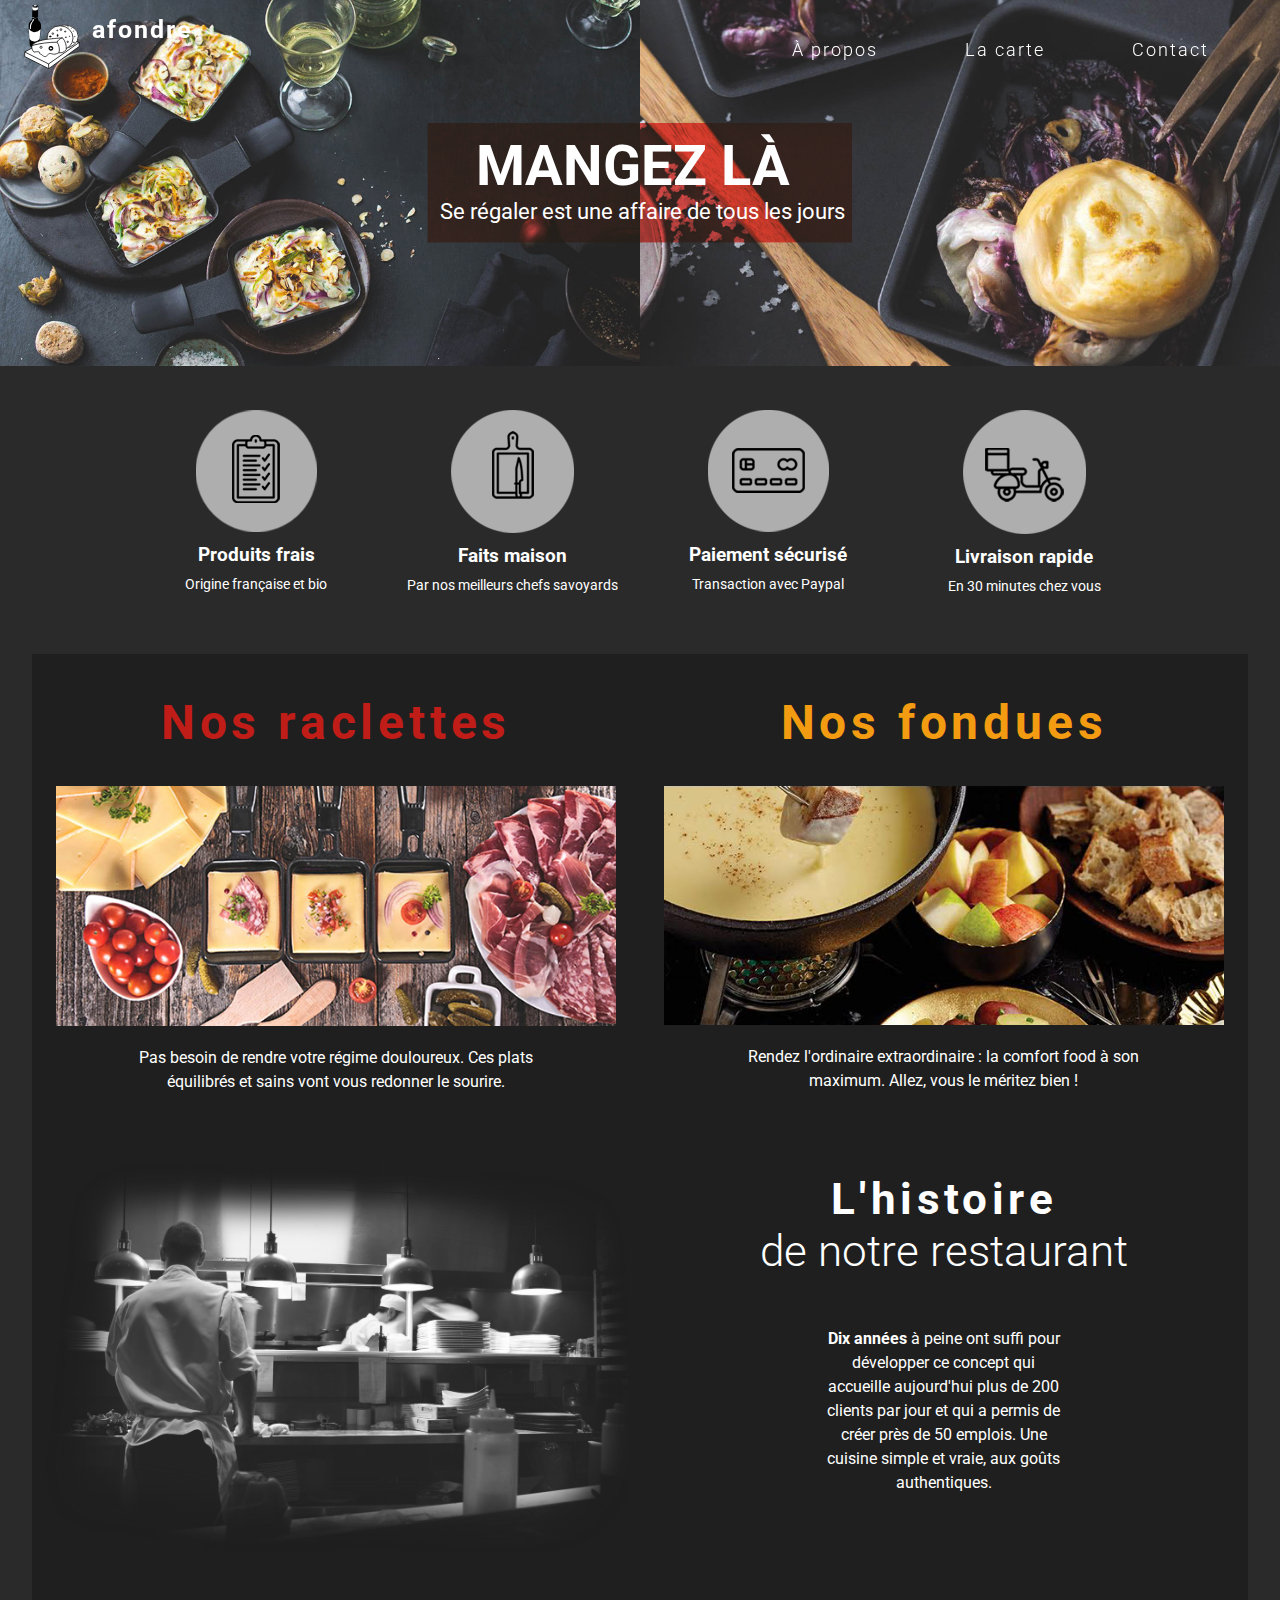
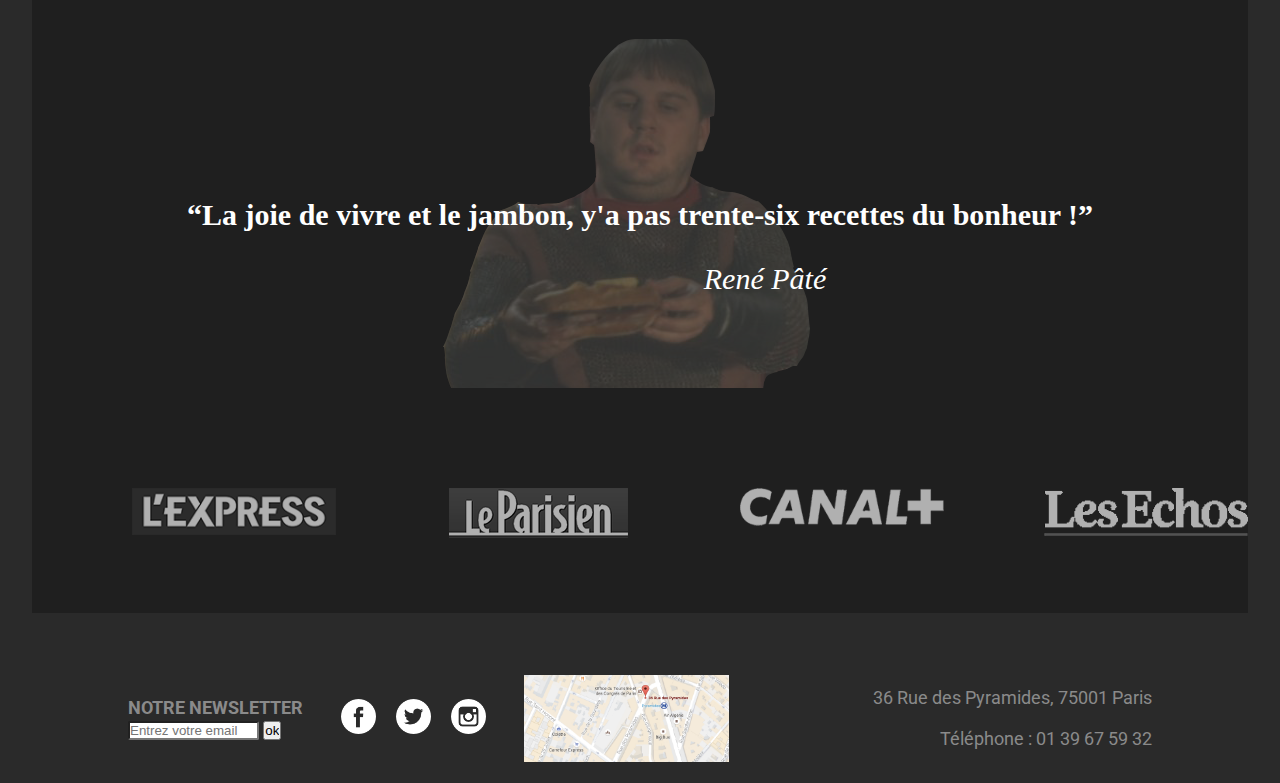
==== commit a310fe5d: "La version finale fautes d'orthographe corrigées" ====
--- a/index.html
+++ b/index.html
@@ -87,7 +87,7 @@
 						<h3>Paiement sécurisé</h3>
 					</figcaption>
 				</figure>
-				<p>Transaction entièrement sécurisé</p>
+				<p>Transaction avec Paypal</p>
 			</article>
 			<article class="col w25">
 				<!-- Article Livraison -->
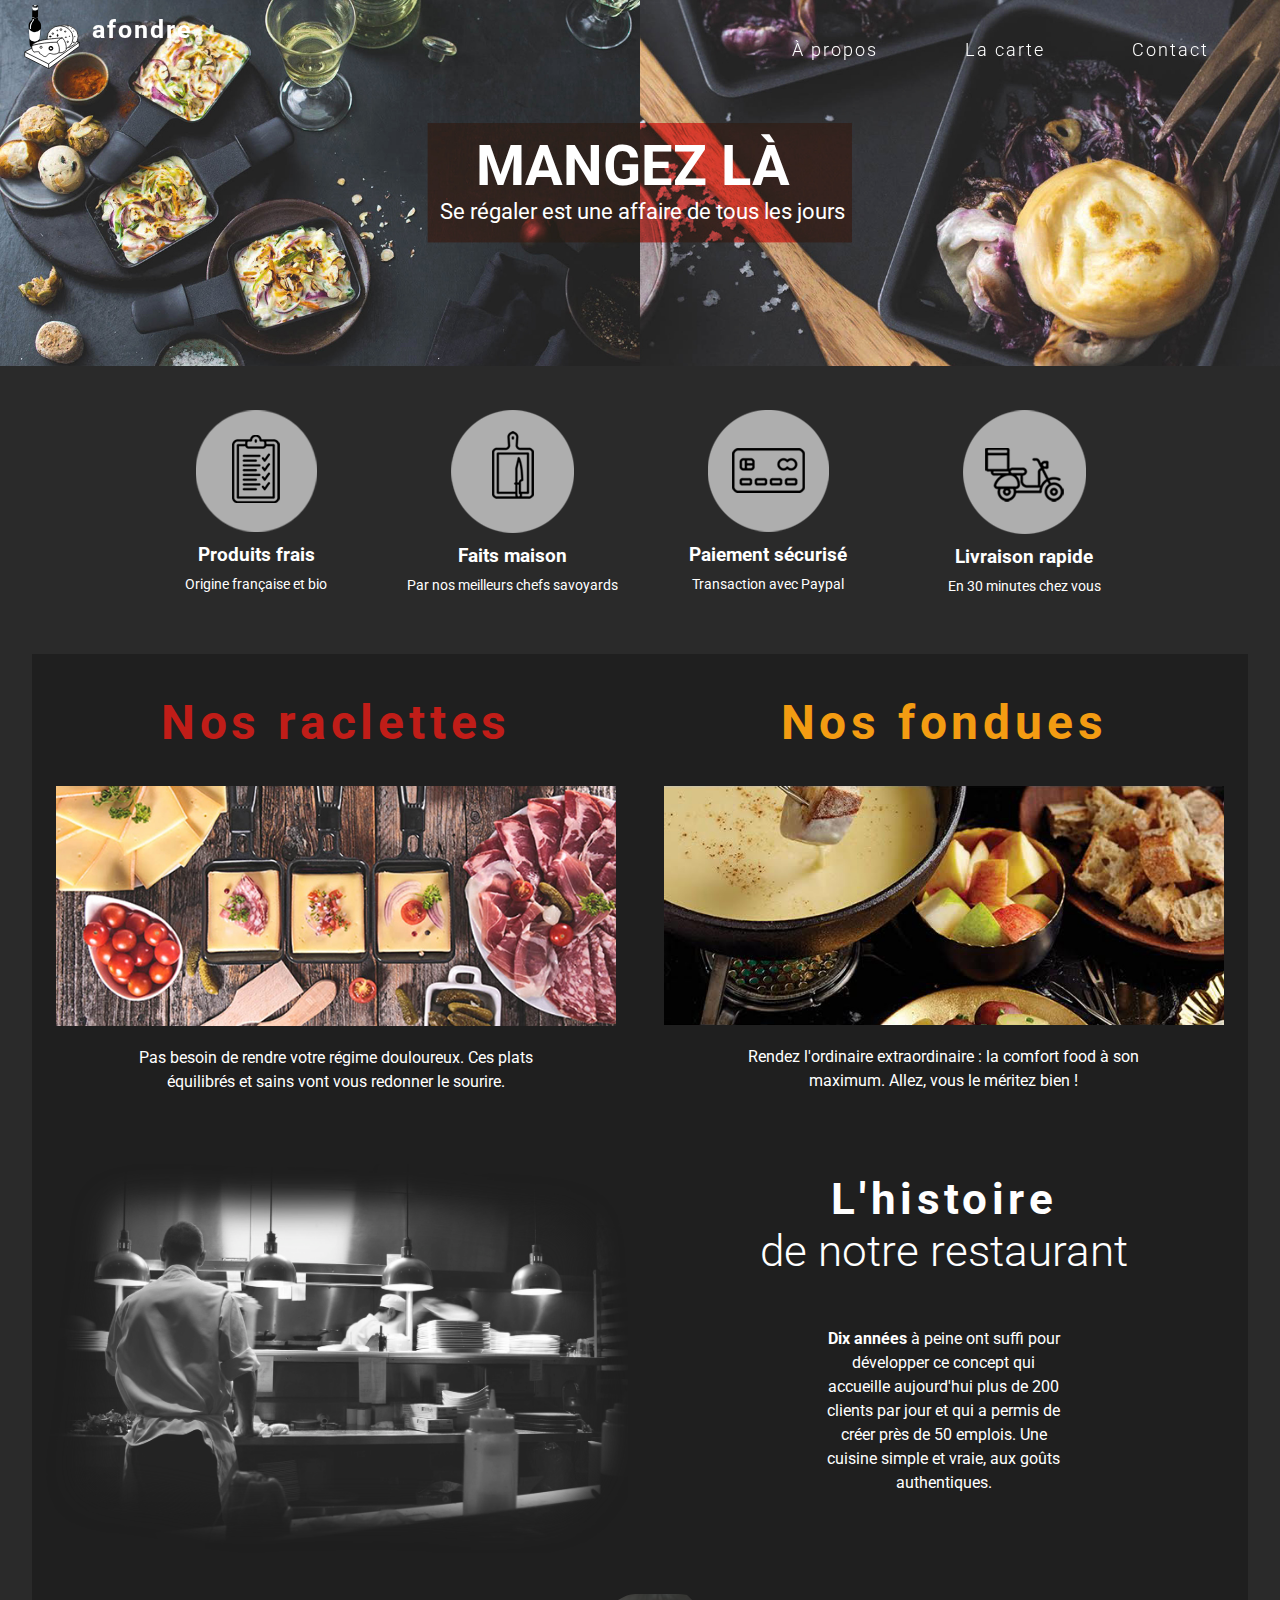
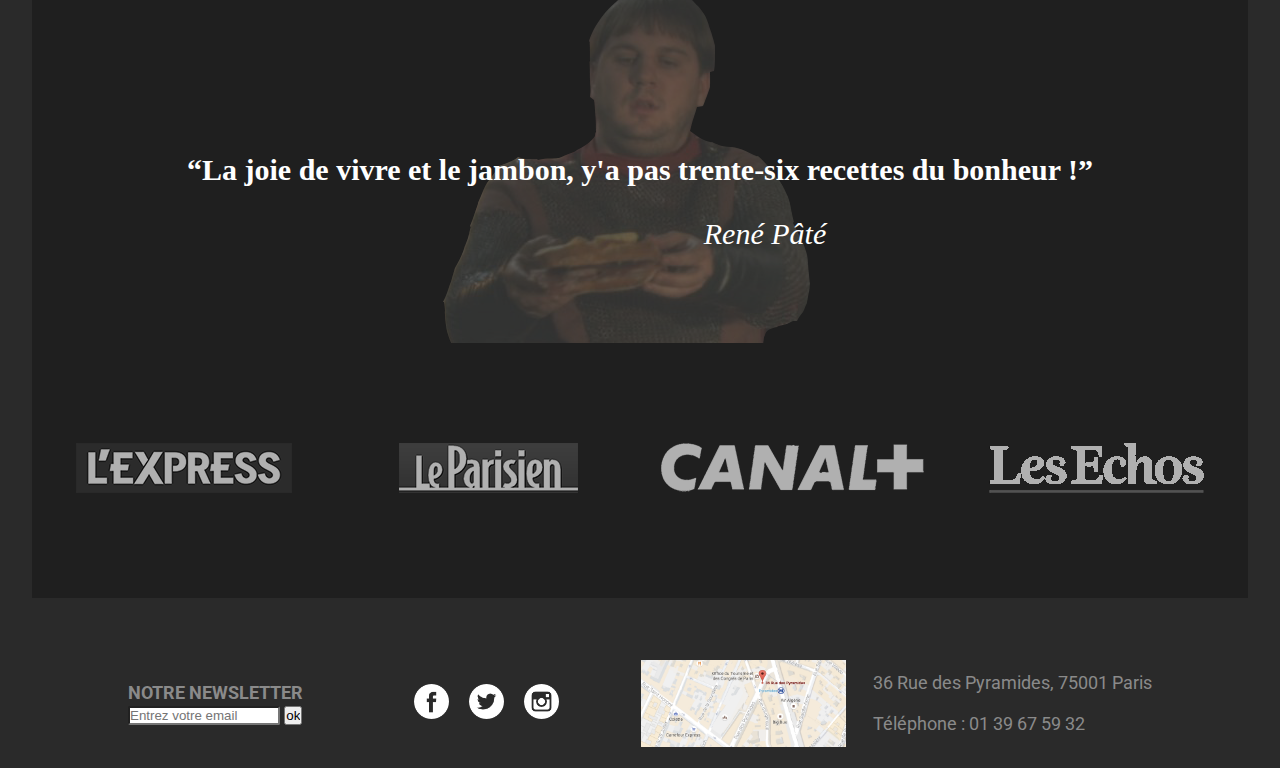
==== commit 7df359e3: "burger menu et correction de quelques bugs" ====
--- a/index.html
+++ b/index.html
@@ -13,6 +13,7 @@
 <body>
 	<main>
 		<header class="clearfix">
+			<button class="hamburger disp480">&#9776;</button>
 			<!-- Navigation et logo -->
 			<a href="#" id="lien">
 				<div class="logo">
@@ -20,7 +21,7 @@
 					<h2>&nbsp;afondre</h2>
 				</div>
 			</a>
-			<nav class="clearfix">
+			<nav class="clearfix navigation">
 				<ul>
 					<li><a href="#" class="disp480">Accueil</a></li>
 					<li>
@@ -118,58 +119,55 @@
 		</section>
 		<section id="histoire">
 			<!-- Section Histoire -->
-			<div class="notre-restaurant">
-				<img src="img-content/notre-restaurant.png">
-			</div>
-			<div class="content-histoire">
-				<h2><span id="bg">L'histoire</span> <span id="dispnone768"></br>de notre restaurant</span></h2>
-				<p><strong>Dix années</strong> à peine ont suffi pour développer ce concept qui accueille aujourd'hui plus de 200 clients par jour et qui a permis de créer près de 50 emplois. Une cuisine simple et vraie, aux goûts authentiques.</p>
-			</div>
-		</section>
-		<section id="citations" class="clearfix">
-			<div class="slides slid_1" style="background: url(img-content/détouré/rene-pate.png) no-repeat center 1rem">
-				<q>La joie de vivre et le jambon, y'a pas trente-six recettes du bonheur !</q>
-				<cite>René Pâté</cite>
-			</div>
-			<div class="slides slid_2" style="background: url(img-content/détouré/patrice-saucisse.png) no-repeat center 1rem">
-				<q>Ça y est… je vois trouble. C’est le manque de gras, je me dessèche.</q>
-				<cite>Patrice Saucisse</cite>
-			</div>
-			<div class="slides slid_3" style="background: url(img-content/détouré/remond-frometon.png) no-repeat center 1rem">
-				<q>Je juge un restaurant par son Pain et son Fromage.</q>
-				<cite>Rémond Frometon</cite>
-			</div>
-			<div class="slides slid_4" style="background: url(img-content/détouré/armand-vinblanc.png) no-repeat center 1rem">
-				<q>La seule arme qui m'intéresse, c'est le tire-bouchon.</q>
-				<cite>Armand VinBlanc</cite>
-			</div>
-			<div class="slides slid_5" style="background: url(img-content/chef1.png) no-repeat center 1rem">
-				<q>Ça a été une merde noire, c'était catastrophique !</q>
-				<cite>Philippe Etchebest</cite>
-			</div>
-			<script type="text/javascript">
-				var slideIndex = 0;
-				carousel();
-
-				function carousel() {
-					var i;
-					var x = document.getElementsByClassName("slides");
-					for (i = 0; i < x.length; i++) {
-						x[i].style.display = "none";
+			<div class="histoire-restaurant">
+				<div class="notre-restaurant">
+					<img src="img-content/notre-restaurant.png">
+				</div>
+				<div class="content-histoire">
+					<h2><span id="bg">L'histoire</span> <span id="dispnone768"></br>de notre restaurant</span></h2>
+					<p><strong>Dix années</strong> à peine ont suffi pour développer ce concept qui accueille aujourd'hui plus de 200 clients par jour et qui a permis de créer près de 50 emplois. Une cuisine simple et vraie, aux goûts authentiques.</p>
+				</div>
+			</div>
+			<div id="citations" class="clearfix">
+				<div class="slides slid_1" style="background: url(img-content/détouré/rene-pate.png) no-repeat center 1rem">
+					<q>La joie de vivre et le jambon, y'a pas trente-six recettes du bonheur !</q>
+					<cite>René Pâté</cite>
+				</div>
+				<div class="slides slid_2" style="background: url(img-content/détouré/patrice-saucisse.png) no-repeat center 1rem">
+					<q>Ça y est… je vois trouble. C’est le manque de gras, je me dessèche.</q>
+					<cite>Patrice Saucisse</cite>
+				</div>
+				<div class="slides slid_3" style="background: url(img-content/détouré/remond-frometon.png) no-repeat center 1rem">
+					<q>Je juge un restaurant par son Pain et son Fromage.</q>
+					<cite>Rémond Frometon</cite>
+				</div>
+				<div class="slides slid_4" style="background: url(img-content/détouré/armand-vinblanc.png) no-repeat center 1rem">
+					<q>La seule arme qui m'intéresse, c'est le tire-bouchon.</q>
+					<cite>Armand VinBlanc</cite>
+				</div>
+				<div class="slides slid_5" style="background: url(img-content/chef1.png) no-repeat center 1rem">
+					<q>Ça a été une merde noire, c'était catastrophique !</q>
+					<cite>Philippe Etchebest</cite>
+				</div>
+				<script type="text/javascript">
+					var slideIndex = 0;
+					carousel();
+
+					function carousel() {
+						var i;
+						var x = document.getElementsByClassName("slides");
+						for (i = 0; i < x.length; i++) {
+							x[i].style.display = "none";
+						}
+						slideIndex++;
+						if (slideIndex > x.length) {
+							slideIndex = 1
+						}
+						x[slideIndex - 1].style.display = "block";
+						setTimeout(carousel, 10000); // La citation change toutes les 5 secondes
 					}
-					slideIndex++;
-					if (slideIndex > x.length) {
-						slideIndex = 1
-					}
-					x[slideIndex - 1].style.display = "block";
-					setTimeout(carousel, 10000); // La citation change toutes les 5 secondes
-				}
-			</script>
-		</section>
-		<section id="histoire">
-
-
-
+				</script>
+			</div>
 			<ul>
 				<!-- Liste des partenaires -->
 				<li><img src="img-content/express.png" alt="logo express"></li>
@@ -178,7 +176,6 @@
 				<li><img src="img-content/echos.png" alt="logo echos"></li>
 			</ul>
 		</section>
-
 		<footer>
 			<form class="footer_form">
 				<label for="newsletter" id="label">Notre Newsletter</br></label>
@@ -197,6 +194,29 @@
 			</ul>
 		</footer>
 	</main>
+	<script type="text/javascript" src="jquery-3.1.1.js"></script>
+	<script type="text/javascript">
+		var liste = document.querySelector('.navigation ul');
+		var burger = document.querySelector(".hamburger");
+		var mq = window.matchMedia("(min-width : 769px)");
+	        window.addEventListener("resize", function() {
+	            if (mq.matches) {
+	                    liste.style.display = "block";
+	                } else {
+	                    liste.style.display = "none";
+	                    burger.style.transform = 'rotate(0deg)';
+	                }
+	        });
+			burger.addEventListener("click", function() {
+				if (liste.style.display == 'block') {
+					liste.style.display = 'none';
+					burger.style.transform = "rotate(0deg)";
+				} else {
+					liste.style.display = "block";
+					burger.style.transform = "rotate(90deg)";	
+				} 
+			});
+	</script>
 </body>
 
 </html>
--- a/styles/main.css
+++ b/styles/main.css
@@ -38,6 +38,18 @@
 
 /*	-------------------- HEADER
 	------------------------------ */
+
+.hamburger{
+    color: #fff;
+    background-color: transparent;
+    border: none;
+    position: absolute;
+    top: 1rem;
+    left: 1rem;
+    font-size: 3rem;
+    cursor: pointer;
+    transition: transform .5s ease;
+}
 
 header {
     width: 100%;
@@ -306,7 +318,10 @@
     width: 95%;
     margin: 0 auto;
     background-color: #1f1f1f;
-    padding-bottom: 7.5rem;
+    padding-bottom: 3rem;
+}
+
+.histoire-restaurant {
     display: flex;
     justify-content: space-around;
 }
@@ -332,7 +347,9 @@
 #histoire ul {
     list-style: none;
     display: flex;
-    justify-content: center;
+    justify-content: space-around;
+    margin: 10rem auto 7.5rem auto;
+    width: 100%;
 }
 
 #histoire p {
@@ -345,8 +362,6 @@
 
 #histoire ul li {
     width: 25%;
-    padding-top: 10rem;
-    padding-left: 10rem;
 }
 
 #histoire ul li img {
@@ -358,12 +373,11 @@
 /*	------------------------------- SECTION SLIDESHOW
 	-------------------------------------------------- */
 
-section#citations {
+div#citations {
     font: 3rem "Lora", serif;
     width: 95%;
     background-color: #1f1f1f;
-    color: #;
-    margin: 0 auto;
+    margin: 3rem auto 0 auto;
     height: 36rem;
 }
 
@@ -459,6 +473,10 @@
 
 #adresse {
     list-style: none;
+    width: auto;
+    display: flex;
+    flex-direction: column;
+    justify-content: space-around;
 }
 
 #adresse li {
@@ -511,7 +529,6 @@
     #histoire ul li {
         width: 50%;
         margin-bottom: 2rem;
-        padding-left: 0;
     }
     /*	--------------- Footer
 	----------------------------- */
@@ -585,6 +602,11 @@
         width: 100%;
         display: block;
     }
+
+    .navigation ul {
+        display: none;
+    }
+    
     nav ul li {
         display: block;
         width: 100%;
@@ -631,30 +653,33 @@
         margin: 0 auto;
     }
     /*	---- Section Histoire ---- */
-    #histoire {
+    .histoire-restaurant {
         flex-direction: column;
     }
-    #histoire ul li {
-        padding-left: 0;
-    }
+
     .notre-restaurant {
         width: 100%;
     }
+
     .content-histoire {
         width: 100%;
     }
+
     #dispnone768 {
         /* -- Changer l'affichage du titre : raccourcir */
         display: none;
     }
+
     #adresse {
         flex-direction: column;
         text-align: center;
         margin-top: 2rem;
     }
+
     #network a {
         margin: 0 1rem;
     }
+
     #label {
         margin-left: 0;
     }
@@ -684,39 +709,48 @@
     }
     /*	--------------- Section Icones
 	--------------------------------- */
+
     .w25 {
         /* -- 1 colonnes par ligne, 4 lignes */
         width: 100%;
         clear: both;
     }
+
     /*	--------------- Section Produits
 	---------------------------------- */
     .w50 h2 {
         /* -- Espacer le titre de l'image -- */
         margin-bottom: 2rem;
     }
+
     .w50:first-child {
         /* -- réduire l'espace entre les deux articles -- */
         margin-bottom: 0;
     }
+
     .w50 img {
         /* -- espacer la photo du paragraphe -- */
         margin-bottom: 2rem;
     }
     /*	-------------- Section Histoire
 	------------------------------------ */
+
     #histoire ul {
         /* -- Passer les img partenaires les unes sous les autres -- */
         flex-direction: column;
         align-items: center;
-    }
+        margin: 2rem 0;
+    }
+
     #histoire ul li {
         /* -- Repositionner la colonne d'images -- */
         width: 60%;
-        padding-left: 0;
-    }
+        margin-bottom: 10%;
+    }
+
     /*	--------------- Section Citations / Carousel
 	------------------------------------- */
+
     #citations {
         /* Supprimer l'affichage du carousel de citations en 480px -- */
         display: none;
